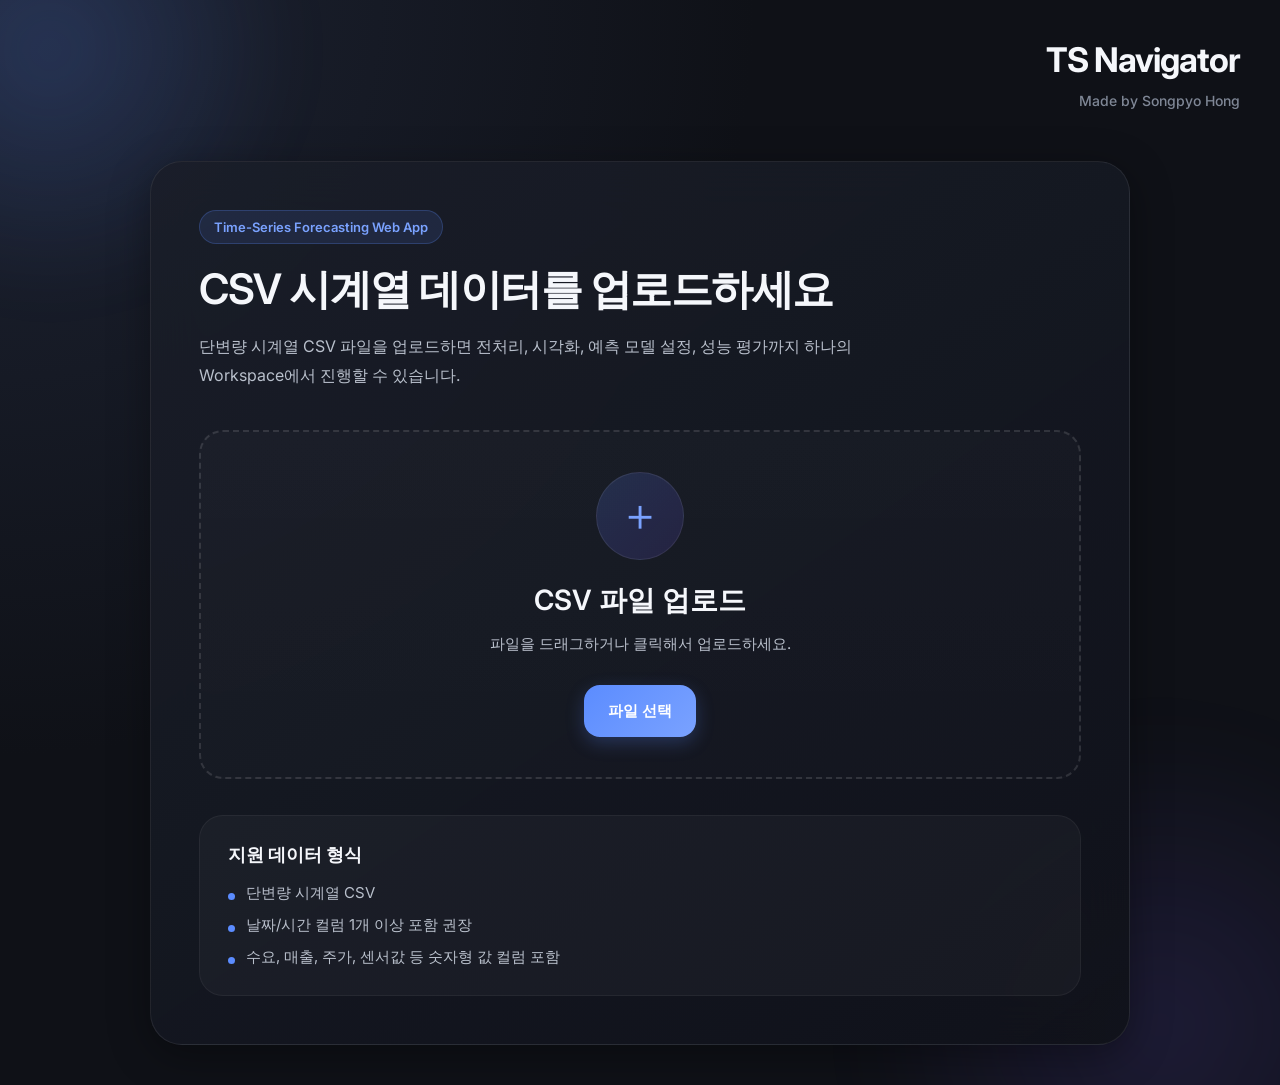
==== index.html @ 13f33a01 "first upload" ====
<!-- TS Navigator/index.html -->
<!DOCTYPE html>
<html lang="ko">
<head>
  <meta charset="UTF-8" />
  <meta name="viewport" content="width=device-width, initial-scale=1.0" />
  <title>TS Navigator</title>

  <link rel="stylesheet" href="./css/base.css" />
  <link rel="stylesheet" href="./css/home.css" />
</head>

<body>
  <main class="home-page">
    <header class="home-header">
      <div></div>
      <div class="home-title">
        <h1>TS Navigator</h1>
        <p>Made by Songpyo Hong</p>
      </div>
    </header>

    <section class="upload-section">
      <div class="upload-card">
        <div class="upload-info">
          <p class="label">Time-Series Forecasting Web App</p>
          <h2>CSV 시계열 데이터를 업로드하세요</h2>
          <p class="description">
            단변량 시계열 CSV 파일을 업로드하면 전처리, 시각화, 예측 모델 설정,
            성능 평가까지 하나의 Workspace에서 진행할 수 있습니다.
          </p>
        </div>

        <div class="upload-box" id="dropArea">
          <input type="file" id="csvInput" accept=".csv" hidden />

          <div class="upload-icon">＋</div>
          <h3>CSV 파일 업로드</h3>
          <p>파일을 드래그하거나 클릭해서 업로드하세요.</p>

          <button type="button" class="primary-button" id="uploadButton">
            파일 선택
          </button>
        </div>

        <div class="upload-guide">
          <h4>지원 데이터 형식</h4>
          <ul>
            <li>단변량 시계열 CSV</li>
            <li>날짜/시간 컬럼 1개 이상 포함 권장</li>
            <li>수요, 매출, 주가, 센서값 등 숫자형 값 컬럼 포함</li>
          </ul>
        </div>
      </div>
    </section>
  </main>

  <script src="./js/app.js"></script>
  <script src="./js/upload.js"></script>
</body>
</html>
---- css/base.css ----
/* TS Navigator/css/base.css */

@import url('https://fonts.googleapis.com/css2?family=Inter:wght@300;400;500;600;700&family=Pretendard:wght@300;400;500;600;700&display=swap');

:root {
  /* Background */
  --bg-primary: #0f1117;
  --bg-secondary: #171a22;
  --bg-tertiary: #1f2430;
  --bg-card: rgba(24, 28, 38, 0.92);

  /* Border */
  --border-primary: rgba(255, 255, 255, 0.08);
  --border-secondary: rgba(255, 255, 255, 0.14);

  /* Text */
  --text-primary: #f5f7fb;
  --text-secondary: #b9c0cc;
  --text-muted: #7f8796;

  /* Accent */
  --accent-primary: #5b8cff;
  --accent-secondary: #7aa2ff;
  --accent-hover: #7fa6ff;

  /* Status */
  --success: #27c281;
  --warning: #ffb547;
  --danger: #ff6b6b;

  /* Shadow */
  --shadow-card:
    0 10px 40px rgba(0, 0, 0, 0.35);

  --shadow-button:
    0 6px 18px rgba(91, 140, 255, 0.25);

  /* Radius */
  --radius-sm: 10px;
  --radius-md: 16px;
  --radius-lg: 24px;
  --radius-xl: 32px;

  /* Transition */
  --transition-fast: 0.15s ease;
  --transition-normal: 0.25s ease;

  /* Layout */
  --sidebar-width: 360px;
  --header-height: 72px;
}

/* Reset */

* {
  margin: 0;
  padding: 0;
  box-sizing: border-box;
}

html,
body {
  width: 100%;
  min-height: 100%;
  scroll-behavior: smooth;
}

body {
  font-family:
    'Pretendard',
    'Inter',
    sans-serif;

  background:
    radial-gradient(circle at top left, #1d2333 0%, #0f1117 45%),
    linear-gradient(to bottom, #0f1117, #11141c);

  color: var(--text-primary);

  -webkit-font-smoothing: antialiased;
  text-rendering: optimizeLegibility;

  overflow-x: hidden;
}

/* Typography */

h1,
h2,
h3,
h4,
h5,
h6 {
  color: var(--text-primary);
  font-weight: 600;
  line-height: 1.2;
}

p {
  color: var(--text-secondary);
  line-height: 1.7;
}

a {
  text-decoration: none;
  color: inherit;
}

ul,
ol {
  list-style: none;
}

/* Inputs */

input,
button,
textarea,
select {
  font: inherit;
  border: none;
  outline: none;
}

button {
  cursor: pointer;
  transition:
    background var(--transition-normal),
    transform var(--transition-fast),
    opacity var(--transition-fast);
}

button:hover {
  transform: translateY(-1px);
}

button:active {
  transform: scale(0.98);
}

/* Scrollbar */

::-webkit-scrollbar {
  width: 10px;
  height: 10px;
}

::-webkit-scrollbar-track {
  background: rgba(255, 255, 255, 0.03);
}

::-webkit-scrollbar-thumb {
  background: rgba(255, 255, 255, 0.12);
  border-radius: 999px;
}

::-webkit-scrollbar-thumb:hover {
  background: rgba(255, 255, 255, 0.2);
}

/* Common Layout */

.page-container {
  width: 100%;
  min-height: 100vh;
  padding: 32px;
}

.glass-card {
  background: var(--bg-card);
  border: 1px solid var(--border-primary);
  backdrop-filter: blur(18px);

  border-radius: var(--radius-lg);
  box-shadow: var(--shadow-card);
}

/* Common Button */

.primary-button {
  height: 52px;
  padding: 0 24px;

  border-radius: var(--radius-md);

  background: linear-gradient(
    135deg,
    var(--accent-primary),
    var(--accent-secondary)
  );

  color: white;
  font-weight: 600;
  font-size: 15px;

  box-shadow: var(--shadow-button);

  transition:
    transform var(--transition-fast),
    opacity var(--transition-fast),
    box-shadow var(--transition-fast);
}

.primary-button:hover {
  opacity: 0.95;
  box-shadow:
    0 10px 24px rgba(91, 140, 255, 0.35);
}

.secondary-button {
  height: 48px;
  padding: 0 20px;

  border-radius: var(--radius-md);

  background: rgba(255, 255, 255, 0.05);

  border: 1px solid var(--border-primary);

  color: var(--text-primary);
  font-weight: 500;
}

.secondary-button:hover {
  background: rgba(255, 255, 255, 0.08);
}

/* Utility */

.hidden {
  display: none !important;
}

.flex {
  display: flex;
}

.flex-center {
  display: flex;
  align-items: center;
  justify-content: center;
}

.text-muted {
  color: var(--text-muted);
}

.text-secondary {
  color: var(--text-secondary);
}

.full-width {
  width: 100%;
}

.full-height {
  height: 100%;
}

/* Animation */

.fade-in {
  animation: fadeIn 0.3s ease;
}

@keyframes fadeIn {
  from {
    opacity: 0;
    transform: translateY(8px);
  }

  to {
    opacity: 1;
    transform: translateY(0);
  }
}

/* Responsive */

@media (max-width: 1024px) {
  .page-container {
    padding: 20px;
  }
}

@media (max-width: 768px) {
  :root {
    --sidebar-width: 100%;
  }

  .page-container {
    padding: 16px;
  }

  h1 {
    font-size: 28px;
  }

  h2 {
    font-size: 24px;
  }

  p {
    font-size: 14px;
  }
}
---- css/home.css ----
/* TS Navigator/css/home.css */

.home-page {
  width: 100%;
  min-height: 100vh;

  padding: 40px;

  position: relative;
  overflow: hidden;
}

/* Background Effect */

.home-page::before {
  content: '';

  position: absolute;
  top: -200px;
  left: -200px;

  width: 500px;
  height: 500px;

  border-radius: 50%;

  background:
    radial-gradient(
      circle,
      rgba(91, 140, 255, 0.18),
      transparent 70%
    );

  filter: blur(30px);

  pointer-events: none;
}

.home-page::after {
  content: '';

  position: absolute;
  bottom: -240px;
  right: -180px;

  width: 600px;
  height: 600px;

  border-radius: 50%;

  background:
    radial-gradient(
      circle,
      rgba(123, 92, 255, 0.14),
      transparent 70%
    );

  filter: blur(40px);

  pointer-events: none;
}

/* Header */

.home-header {
  width: 100%;

  display: flex;
  align-items: flex-start;
  justify-content: space-between;

  margin-bottom: 48px;

  position: relative;
  z-index: 2;
}

.home-title {
  text-align: right;
}

.home-title h1 {
  font-size: 34px;
  font-weight: 700;
  letter-spacing: -1px;

  margin-bottom: 8px;
}

.home-title p {
  color: var(--text-muted);
  font-size: 14px;
  font-weight: 500;
}

/* Main Upload Section */

.upload-section {
  width: 100%;

  display: flex;
  justify-content: center;

  position: relative;
  z-index: 2;
}

.upload-card {
  width: 100%;
  max-width: 980px;

  padding: 48px;

  border-radius: var(--radius-xl);

  background:
    linear-gradient(
      145deg,
      rgba(26, 30, 41, 0.92),
      rgba(16, 18, 26, 0.96)
    );

  border: 1px solid var(--border-primary);

  backdrop-filter: blur(24px);

  box-shadow: var(--shadow-card);
}

/* Upload Info */

.upload-info {
  margin-bottom: 40px;
}

.upload-info .label {
  display: inline-flex;
  align-items: center;
  justify-content: center;

  height: 34px;

  padding: 0 14px;

  margin-bottom: 20px;

  border-radius: 999px;

  background:
    rgba(91, 140, 255, 0.12);

  border:
    1px solid rgba(91, 140, 255, 0.24);

  color: var(--accent-secondary);

  font-size: 13px;
  font-weight: 600;
}

.upload-info h2 {
  font-size: 42px;
  line-height: 1.2;
  letter-spacing: -1.5px;

  margin-bottom: 18px;
}

.upload-info .description {
  max-width: 700px;

  color: var(--text-secondary);

  font-size: 16px;
  line-height: 1.8;
}

/* Upload Box */

.upload-box {
  width: 100%;
  min-height: 340px;

  padding: 40px;

  display: flex;
  flex-direction: column;
  align-items: center;
  justify-content: center;

  text-align: center;

  border-radius: var(--radius-lg);

  border:
    2px dashed rgba(255, 255, 255, 0.12);

  background:
    linear-gradient(
      180deg,
      rgba(255, 255, 255, 0.02),
      rgba(255, 255, 255, 0.01)
    );

  transition:
    border-color var(--transition-normal),
    background var(--transition-normal),
    transform var(--transition-normal);
}

.upload-box:hover {
  border-color:
    rgba(91, 140, 255, 0.5);

  background:
    linear-gradient(
      180deg,
      rgba(91, 140, 255, 0.08),
      rgba(91, 140, 255, 0.03)
    );

  transform: translateY(-2px);
}

.upload-box.dragover {
  border-color:
    rgba(91, 140, 255, 0.8);

  background:
    rgba(91, 140, 255, 0.12);
}

/* Upload Icon */

.upload-icon {
  width: 88px;
  height: 88px;

  display: flex;
  align-items: center;
  justify-content: center;

  margin-bottom: 24px;

  border-radius: 50%;

  background:
    linear-gradient(
      135deg,
      rgba(91, 140, 255, 0.18),
      rgba(123, 92, 255, 0.14)
    );

  border:
    1px solid rgba(255, 255, 255, 0.08);

  color: var(--accent-secondary);

  font-size: 44px;
  font-weight: 300;
}

.upload-box h3 {
  font-size: 28px;
  font-weight: 600;

  margin-bottom: 14px;
}

.upload-box p {
  margin-bottom: 28px;

  color: var(--text-secondary);

  font-size: 15px;
}

/* Upload Guide */

.upload-guide {
  margin-top: 36px;

  padding: 28px;

  border-radius: var(--radius-lg);

  background:
    rgba(255, 255, 255, 0.03);

  border:
    1px solid rgba(255, 255, 255, 0.05);
}

.upload-guide h4 {
  margin-bottom: 18px;

  font-size: 18px;
  font-weight: 600;
}

.upload-guide ul {
  display: flex;
  flex-direction: column;
  gap: 12px;
}

.upload-guide li {
  position: relative;

  padding-left: 18px;

  color: var(--text-secondary);
  font-size: 15px;
}

.upload-guide li::before {
  content: '';

  position: absolute;
  top: 10px;
  left: 0;

  width: 7px;
  height: 7px;

  border-radius: 50%;

  background: var(--accent-primary);
}

/* Animation */

.upload-card {
  animation: homeFadeUp 0.5s ease;
}

@keyframes homeFadeUp {
  from {
    opacity: 0;
    transform: translateY(18px);
  }

  to {
    opacity: 1;
    transform: translateY(0);
  }
}

/* Responsive */

@media (max-width: 1024px) {
  .upload-card {
    padding: 36px;
  }

  .upload-info h2 {
    font-size: 34px;
  }
}

@media (max-width: 768px) {
  .home-page {
    padding: 20px;
  }

  .home-header {
    margin-bottom: 32px;
  }

  .home-title h1 {
    font-size: 28px;
  }

  .upload-card {
    padding: 24px;
  }

  .upload-info h2 {
    font-size: 28px;
  }

  .upload-info .description {
    font-size: 14px;
  }

  .upload-box {
    min-height: 280px;
    padding: 28px;
  }

  .upload-icon {
    width: 72px;
    height: 72px;

    font-size: 36px;
  }

  .upload-box h3 {
    font-size: 24px;
  }
}
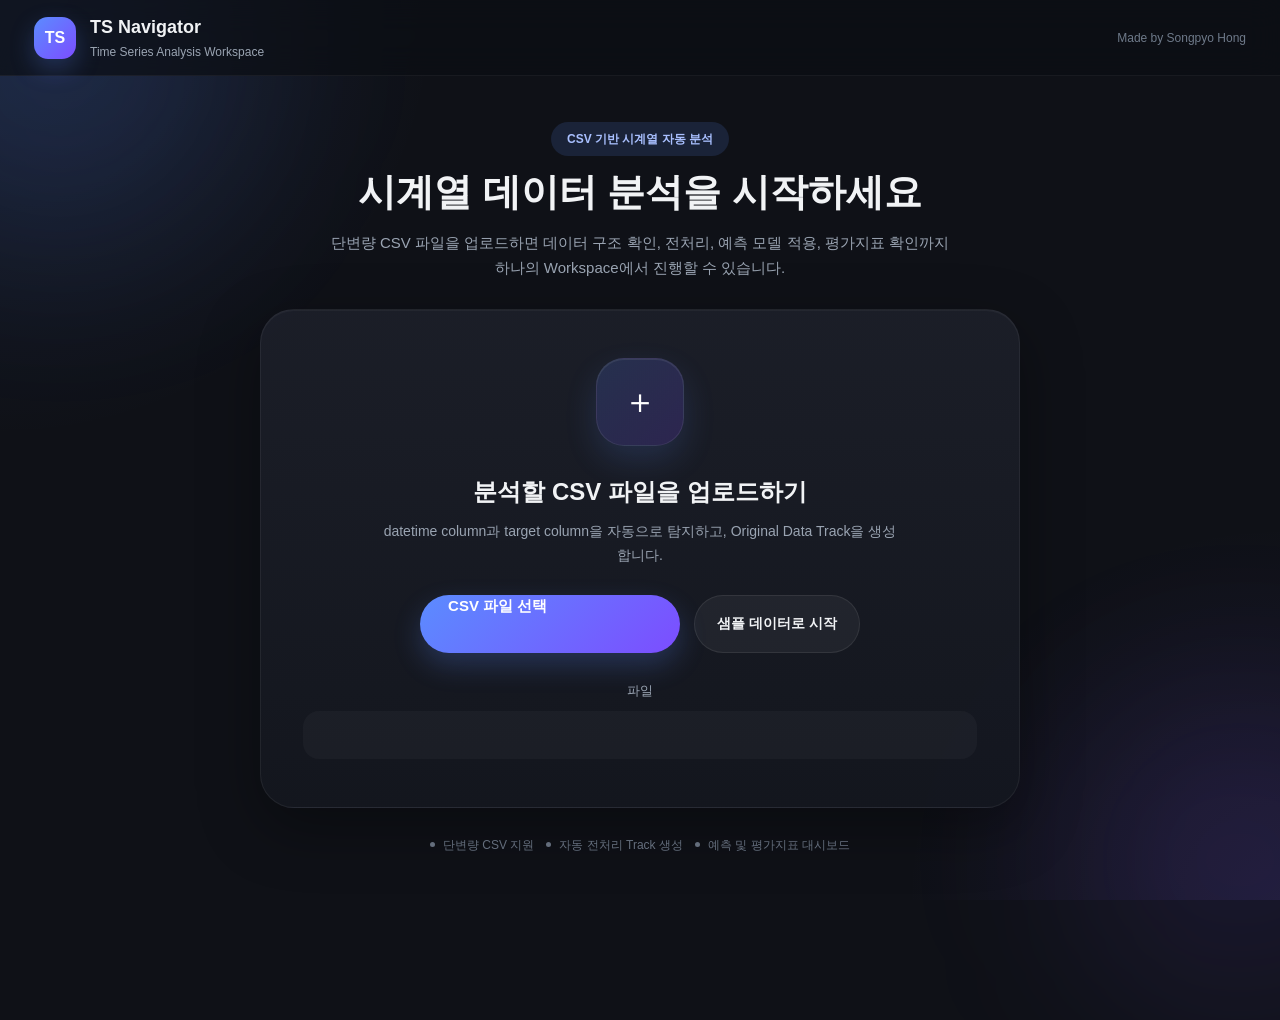
==== commit e57616e4: "prototype" ====
--- a/index.html
+++ b/index.html
@@ -1,61 +1,112 @@
-<!-- TS Navigator/index.html -->
 <!DOCTYPE html>
 <html lang="ko">
-<head>
-  <meta charset="UTF-8" />
-  <meta name="viewport" content="width=device-width, initial-scale=1.0" />
-  <title>TS Navigator</title>
+  <head>
+    <meta charset="UTF-8" />
+    <meta name="viewport" content="width=device-width, initial-scale=1.0" />
 
-  <link rel="stylesheet" href="./css/base.css" />
-  <link rel="stylesheet" href="./css/home.css" />
-</head>
+    <title>TS Navigator</title>
 
-<body>
-  <main class="home-page">
-    <header class="home-header">
-      <div></div>
-      <div class="home-title">
-        <h1>TS Navigator</h1>
-        <p>Made by Songpyo Hong</p>
-      </div>
-    </header>
+    <link rel="stylesheet" href="./css/base.css" />
+    <link rel="stylesheet" href="./css/home.css" />
+  </head>
 
-    <section class="upload-section">
-      <div class="upload-card">
-        <div class="upload-info">
-          <p class="label">Time-Series Forecasting Web App</p>
-          <h2>CSV 시계열 데이터를 업로드하세요</h2>
-          <p class="description">
-            단변량 시계열 CSV 파일을 업로드하면 전처리, 시각화, 예측 모델 설정,
-            성능 평가까지 하나의 Workspace에서 진행할 수 있습니다.
-          </p>
+  <body>
+    <main class="home-page">
+      <div class="home-blur left"></div>
+      <div class="home-blur right"></div>
+
+      <header class="home-header">
+        <div class="home-logo">
+          <div class="home-logo-mark">TS</div>
+
+          <div class="home-logo-text">
+            <h1>TS Navigator</h1>
+            <span>Time Series Analysis Workspace</span>
+          </div>
         </div>
 
-        <div class="upload-box" id="dropArea">
-          <input type="file" id="csvInput" accept=".csv" hidden />
+        <div class="home-header-right">
+          <p class="home-made-by">Made by Songpyo Hong</p>
+        </div>
+      </header>
 
-          <div class="upload-icon">＋</div>
-          <h3>CSV 파일 업로드</h3>
-          <p>파일을 드래그하거나 클릭해서 업로드하세요.</p>
+      <section class="home-main">
+        <div class="upload-section">
+          <div class="upload-hero">
+            <span class="upload-hero-badge">CSV 기반 시계열 자동 분석</span>
+            <h2>시계열 데이터 분석을 시작하세요</h2>
+            <p>
+              단변량 CSV 파일을 업로드하면 데이터 구조 확인, 전처리,
+              예측 모델 적용, 평가지표 확인까지 하나의 Workspace에서 진행할 수 있습니다.
+            </p>
+          </div>
 
-          <button type="button" class="primary-button" id="uploadButton">
-            파일 선택
-          </button>
+          <div class="upload-card" id="uploadCard">
+            <div class="upload-icon">＋</div>
+
+            <div class="upload-text">
+              <h3>분석할 CSV 파일을 업로드하기</h3>
+              <p>
+                datetime column과 target column을 자동으로 탐지하고,
+                Original Data Track을 생성합니다.
+              </p>
+            </div>
+
+            <div class="upload-actions">
+              <label class="upload-primary-button">
+                CSV 파일 선택
+                <input
+                  type="file"
+                  id="csvFileInput"
+                  accept=".csv,text/csv"
+                />
+              </label>
+
+              <button
+                type="button"
+                class="upload-secondary-button"
+                id="sampleDataButton"
+              >
+                샘플 데이터로 시작
+              </button>
+            </div>
+
+            <div class="upload-file-info">
+              <p class="selected-file-name" id="selectedFileName">파일</p>
+              <div class="upload-status" id="uploadStatus"></div>
+            </div>
+          </div>
+
+          <div class="upload-footer">
+            <div class="upload-footer-item">
+              <span class="upload-footer-dot"></span>
+              단변량 CSV 지원
+            </div>
+
+            <div class="upload-footer-item">
+              <span class="upload-footer-dot"></span>
+              자동 전처리 Track 생성
+            </div>
+
+            <div class="upload-footer-item">
+              <span class="upload-footer-dot"></span>
+              예측 및 평가지표 대시보드
+            </div>
+          </div>
         </div>
+      </section>
+    </main>
 
-        <div class="upload-guide">
-          <h4>지원 데이터 형식</h4>
-          <ul>
-            <li>단변량 시계열 CSV</li>
-            <li>날짜/시간 컬럼 1개 이상 포함 권장</li>
-            <li>수요, 매출, 주가, 센서값 등 숫자형 값 컬럼 포함</li>
-          </ul>
-        </div>
-      </div>
-    </section>
-  </main>
+    <script src="./js/state.js"></script>
 
-  <script src="./js/app.js"></script>
-  <script src="./js/upload.js"></script>
-</body>
+    <script src="./js/utils/mathUtils.js"></script>
+    <script src="./js/utils/dateUtils.js"></script>
+    <script src="./js/utils/csvUtils.js"></script>
+    <script src="./js/utils/sampleData.js"></script>
+
+    <script src="./js/analysis/dataStructure.js"></script>
+
+    <script src="./js/upload.js"></script>
+    <script src="./js/app.js"></script>
+  </body>
 </html>
--- a/css/base.css
+++ b/css/base.css
@@ -1,144 +1,161 @@
-/* TS Navigator/css/base.css */
-
-@import url('https://fonts.googleapis.com/css2?family=Inter:wght@300;400;500;600;700&family=Pretendard:wght@300;400;500;600;700&display=swap');
+/* =========================================================
+   TS Navigator - base.css
+   공통 색상 / 폰트 / 버튼 / 변수 / 전역 스타일
+   ========================================================= */
+
+/* =========================================================
+   Root Variables
+   ========================================================= */
 
 :root {
-  /* Background */
-  --bg-primary: #0f1117;
-  --bg-secondary: #171a22;
-  --bg-tertiary: #1f2430;
-  --bg-card: rgba(24, 28, 38, 0.92);
-
-  /* Border */
-  --border-primary: rgba(255, 255, 255, 0.08);
-  --border-secondary: rgba(255, 255, 255, 0.14);
-
-  /* Text */
-  --text-primary: #f5f7fb;
-  --text-secondary: #b9c0cc;
-  --text-muted: #7f8796;
-
-  /* Accent */
-  --accent-primary: #5b8cff;
-  --accent-secondary: #7aa2ff;
-  --accent-hover: #7fa6ff;
-
-  /* Status */
-  --success: #27c281;
-  --warning: #ffb547;
-  --danger: #ff6b6b;
-
-  /* Shadow */
-  --shadow-card:
-    0 10px 40px rgba(0, 0, 0, 0.35);
-
-  --shadow-button:
-    0 6px 18px rgba(91, 140, 255, 0.25);
-
-  /* Radius */
+  /* ---------- Color ---------- */
+
+  --color-background: #0f1117;
+  --color-surface: #171a22;
+  --color-surface-2: #1d212c;
+  --color-surface-3: #242938;
+
+  --color-border: #2e3445;
+  --color-border-light: #3b4358;
+
+  --color-text: #f1f3f5;
+  --color-text-muted: #9aa4b2;
+  --color-text-soft: #6f7a8a;
+
+  --color-primary: #5b8cff;
+  --color-primary-hover: #4a7bf0;
+
+  --color-success: #22c55e;
+  --color-warning: #f59f00;
+  --color-danger: #ef4444;
+
+  --color-region: #00bcd4;
+  --color-forecast: #ff922b;
+  --color-metric: #845ef7;
+
+  --color-overlay: rgba(0, 0, 0, 0.45);
+
+  /* ---------- Typography ---------- */
+
+  --font-family:
+    "Pretendard",
+    "Apple SD Gothic Neo",
+    "Noto Sans KR",
+    sans-serif;
+
+  --font-size-xs: 11px;
+  --font-size-sm: 12px;
+  --font-size-md: 14px;
+  --font-size-lg: 16px;
+  --font-size-xl: 20px;
+
+  --font-weight-regular: 400;
+  --font-weight-medium: 500;
+  --font-weight-bold: 700;
+
+  --line-height: 1.5;
+
+  /* ---------- Radius ---------- */
+
+  --radius-xs: 6px;
   --radius-sm: 10px;
-  --radius-md: 16px;
-  --radius-lg: 24px;
-  --radius-xl: 32px;
-
-  /* Transition */
+  --radius-md: 14px;
+  --radius-lg: 18px;
+  --radius-xl: 24px;
+  --radius-round: 999px;
+
+  /* ---------- Spacing ---------- */
+
+  --space-2xs: 4px;
+  --space-xs: 8px;
+  --space-sm: 12px;
+  --space-md: 16px;
+  --space-lg: 20px;
+  --space-xl: 28px;
+  --space-2xl: 36px;
+
+  /* ---------- Shadow ---------- */
+
+  --shadow-sm: 0 2px 8px rgba(0, 0, 0, 0.15);
+  --shadow-md: 0 8px 24px rgba(0, 0, 0, 0.2);
+  --shadow-lg: 0 18px 42px rgba(0, 0, 0, 0.28);
+
+  /* ---------- Transition ---------- */
+
   --transition-fast: 0.15s ease;
   --transition-normal: 0.25s ease;
 
-  /* Layout */
-  --sidebar-width: 360px;
-  --header-height: 72px;
-}
-
-/* Reset */
-
-* {
+  /* ---------- Layout ---------- */
+
+  --header-height: 64px;
+
+  --z-popup: 2000;
+  --z-assistant: 1800;
+  --z-floating: 1500;
+}
+
+/* =========================================================
+   Reset
+   ========================================================= */
+
+*,
+*::before,
+*::after {
+  box-sizing: border-box;
+}
+
+html,
+body {
   margin: 0;
   padding: 0;
-  box-sizing: border-box;
-}
-
-html,
+}
+
 body {
-  width: 100%;
-  min-height: 100%;
-  scroll-behavior: smooth;
-}
-
-body {
-  font-family:
-    'Pretendard',
-    'Inter',
-    sans-serif;
-
-  background:
-    radial-gradient(circle at top left, #1d2333 0%, #0f1117 45%),
-    linear-gradient(to bottom, #0f1117, #11141c);
-
-  color: var(--text-primary);
-
-  -webkit-font-smoothing: antialiased;
-  text-rendering: optimizeLegibility;
-
-  overflow-x: hidden;
-}
-
-/* Typography */
+  background: var(--color-background);
+  color: var(--color-text);
+  font-family: var(--font-family);
+  font-size: var(--font-size-md);
+  line-height: var(--line-height);
+
+  overflow: hidden;
+}
+
+/* =========================================================
+   Typography
+   ========================================================= */
 
 h1,
 h2,
 h3,
 h4,
 h5,
-h6 {
-  color: var(--text-primary);
-  font-weight: 600;
-  line-height: 1.2;
-}
-
+h6,
 p {
-  color: var(--text-secondary);
-  line-height: 1.7;
-}
-
-a {
-  text-decoration: none;
-  color: inherit;
-}
-
-ul,
-ol {
-  list-style: none;
-}
-
-/* Inputs */
-
-input,
-button,
-textarea,
-select {
-  font: inherit;
-  border: none;
-  outline: none;
-}
-
-button {
-  cursor: pointer;
-  transition:
-    background var(--transition-normal),
-    transform var(--transition-fast),
-    opacity var(--transition-fast);
-}
-
-button:hover {
-  transform: translateY(-1px);
-}
-
-button:active {
-  transform: scale(0.98);
-}
-
-/* Scrollbar */
+  margin: 0;
+}
+
+h1 {
+  font-size: 30px;
+  font-weight: var(--font-weight-bold);
+}
+
+h2 {
+  font-size: 22px;
+  font-weight: var(--font-weight-bold);
+}
+
+h3 {
+  font-size: 16px;
+  font-weight: var(--font-weight-bold);
+}
+
+small {
+  font-size: var(--font-size-sm);
+}
+
+/* =========================================================
+   Scrollbar
+   ========================================================= */
 
 ::-webkit-scrollbar {
   width: 10px;
@@ -146,86 +163,290 @@
 }
 
 ::-webkit-scrollbar-track {
-  background: rgba(255, 255, 255, 0.03);
+  background: transparent;
 }
 
 ::-webkit-scrollbar-thumb {
-  background: rgba(255, 255, 255, 0.12);
-  border-radius: 999px;
+  background: #313849;
+  border-radius: var(--radius-round);
 }
 
 ::-webkit-scrollbar-thumb:hover {
-  background: rgba(255, 255, 255, 0.2);
-}
-
-/* Common Layout */
-
-.page-container {
+  background: #424b61;
+}
+
+/* =========================================================
+   Anchor
+   ========================================================= */
+
+a {
+  color: inherit;
+  text-decoration: none;
+}
+
+/* =========================================================
+   Input
+   ========================================================= */
+
+input,
+select,
+textarea,
+button {
+  font-family: inherit;
+}
+
+input,
+select,
+textarea {
   width: 100%;
-  min-height: 100vh;
-  padding: 32px;
-}
-
-.glass-card {
-  background: var(--bg-card);
-  border: 1px solid var(--border-primary);
-  backdrop-filter: blur(18px);
+
+  border: 1px solid var(--color-border);
+  background: var(--color-surface-2);
+  color: var(--color-text);
+
+  border-radius: var(--radius-sm);
+
+  padding: 10px 12px;
+
+  outline: none;
+
+  transition:
+    border-color var(--transition-fast),
+    background var(--transition-fast);
+}
+
+input:focus,
+select:focus,
+textarea:focus {
+  border-color: var(--color-primary);
+  background: #222838;
+}
+
+textarea {
+  resize: vertical;
+  min-height: 80px;
+}
+
+/* =========================================================
+   Button
+   ========================================================= */
+
+button {
+  border: none;
+  outline: none;
+
+  cursor: pointer;
+
+  transition:
+    background var(--transition-fast),
+    transform var(--transition-fast),
+    opacity var(--transition-fast);
+}
+
+button:active {
+  transform: scale(0.98);
+}
+
+button:disabled {
+  opacity: 0.5;
+  cursor: not-allowed;
+}
+
+/* =========================================================
+   Common Button Style
+   ========================================================= */
+
+.primary-button,
+.secondary-button,
+.danger-button {
+  display: inline-flex;
+  align-items: center;
+  justify-content: center;
+
+  gap: 8px;
+
+  min-height: 42px;
+
+  padding: 0 16px;
+
+  border-radius: var(--radius-round);
+
+  font-size: var(--font-size-md);
+  font-weight: var(--font-weight-medium);
+}
+
+.primary-button {
+  background: var(--color-primary);
+  color: white;
+}
+
+.primary-button:hover {
+  background: var(--color-primary-hover);
+}
+
+.secondary-button {
+  background: var(--color-surface-2);
+  color: var(--color-text);
+}
+
+.secondary-button:hover {
+  background: #2b3244;
+}
+
+.danger-button {
+  background: rgba(239, 68, 68, 0.15);
+  color: #ff8d8d;
+}
+
+.danger-button:hover {
+  background: rgba(239, 68, 68, 0.24);
+}
+
+/* =========================================================
+   Workspace Header
+   ========================================================= */
+
+.workspace-header {
+  height: var(--header-height);
+
+  display: flex;
+  align-items: center;
+  justify-content: space-between;
+
+  padding: 0 20px;
+
+  border-bottom: 1px solid var(--color-border);
+
+  background: rgba(18, 20, 28, 0.92);
+
+  backdrop-filter: blur(14px);
+}
+
+.workspace-header-left,
+.workspace-header-right {
+  display: flex;
+  align-items: center;
+  gap: 12px;
+}
+
+.workspace-title {
+  display: flex;
+  flex-direction: column;
+  gap: 2px;
+}
+
+.workspace-title h1 {
+  font-size: 18px;
+}
+
+.workspace-title span {
+  color: var(--color-text-muted);
+  font-size: var(--font-size-sm);
+}
+
+.workspace-status {
+  display: inline-flex;
+  align-items: center;
+  justify-content: center;
+
+  padding: 6px 12px;
+
+  border-radius: var(--radius-round);
+
+  background: var(--color-surface-2);
+
+  font-size: var(--font-size-sm);
+  font-weight: var(--font-weight-medium);
+}
+
+.workspace-status.success {
+  background: rgba(34, 197, 94, 0.14);
+  color: #7be8a0;
+}
+
+.workspace-status.warning {
+  background: rgba(245, 159, 0, 0.14);
+  color: #ffd166;
+}
+
+.workspace-status.primary {
+  background: rgba(91, 140, 255, 0.14);
+  color: #8fb2ff;
+}
+
+/* =========================================================
+   Section Common
+   ========================================================= */
+
+.section-kicker {
+  color: var(--color-text-soft);
+
+  font-size: 10px;
+  font-weight: 700;
+  letter-spacing: 0.12em;
+
+  text-transform: uppercase;
+}
+
+.section-title {
+  margin-top: 2px;
+
+  font-size: 18px;
+  font-weight: var(--font-weight-bold);
+}
+
+/* =========================================================
+   Card
+   ========================================================= */
+
+.surface-card {
+  background: var(--color-surface);
+  border: 1px solid var(--color-border);
 
   border-radius: var(--radius-lg);
-  box-shadow: var(--shadow-card);
-}
-
-/* Common Button */
-
-.primary-button {
-  height: 52px;
-  padding: 0 24px;
-
-  border-radius: var(--radius-md);
-
-  background: linear-gradient(
-    135deg,
-    var(--accent-primary),
-    var(--accent-secondary)
-  );
-
-  color: white;
-  font-weight: 600;
-  font-size: 15px;
-
-  box-shadow: var(--shadow-button);
-
-  transition:
-    transform var(--transition-fast),
-    opacity var(--transition-fast),
-    box-shadow var(--transition-fast);
-}
-
-.primary-button:hover {
-  opacity: 0.95;
-  box-shadow:
-    0 10px 24px rgba(91, 140, 255, 0.35);
-}
-
-.secondary-button {
-  height: 48px;
-  padding: 0 20px;
-
-  border-radius: var(--radius-md);
-
-  background: rgba(255, 255, 255, 0.05);
-
-  border: 1px solid var(--border-primary);
-
-  color: var(--text-primary);
-  font-weight: 500;
-}
-
-.secondary-button:hover {
-  background: rgba(255, 255, 255, 0.08);
-}
-
-/* Utility */
+
+  box-shadow: var(--shadow-sm);
+}
+
+/* =========================================================
+   Status Pill
+   ========================================================= */
+
+.status-pill {
+  display: inline-flex;
+  align-items: center;
+  justify-content: center;
+
+  min-height: 28px;
+
+  padding: 0 12px;
+
+  border-radius: var(--radius-round);
+
+  background: var(--color-surface-2);
+
+  font-size: var(--font-size-sm);
+  font-weight: var(--font-weight-medium);
+}
+
+.status-pill.success {
+  background: rgba(34, 197, 94, 0.14);
+  color: #7be8a0;
+}
+
+.status-pill.warning {
+  background: rgba(245, 159, 0, 0.14);
+  color: #ffd166;
+}
+
+.status-pill.primary {
+  background: rgba(91, 140, 255, 0.14);
+  color: #8fb2ff;
+}
+
+/* =========================================================
+   Utility
+   ========================================================= */
 
 .hidden {
   display: none !important;
@@ -235,38 +456,132 @@
   display: flex;
 }
 
-.flex-center {
+.flex-column {
+  display: flex;
+  flex-direction: column;
+}
+
+.center {
   display: flex;
   align-items: center;
   justify-content: center;
 }
 
-.text-muted {
-  color: var(--text-muted);
-}
-
-.text-secondary {
-  color: var(--text-secondary);
-}
-
-.full-width {
+.gap-xs {
+  gap: var(--space-xs);
+}
+
+.gap-sm {
+  gap: var(--space-sm);
+}
+
+.gap-md {
+  gap: var(--space-md);
+}
+
+.w-full {
   width: 100%;
 }
 
-.full-height {
+.h-full {
   height: 100%;
 }
 
-/* Animation */
+/* =========================================================
+   Plotly Container
+   ========================================================= */
+
+.plotly-chart {
+  width: 100%;
+  height: 100%;
+}
+
+/* =========================================================
+   Popup Backdrop
+   ========================================================= */
+
+.popup-backdrop {
+  position: fixed;
+  inset: 0;
+
+  background: var(--color-overlay);
+
+  display: flex;
+  align-items: center;
+  justify-content: center;
+
+  z-index: var(--z-popup);
+}
+
+/* =========================================================
+   Assistant Floating
+   ========================================================= */
+
+.assistant-floating-button {
+  position: fixed;
+
+  right: 28px;
+  bottom: 28px;
+
+  width: 62px;
+  height: 62px;
+
+  border-radius: 50%;
+
+  background: linear-gradient(
+    135deg,
+    var(--color-primary),
+    #7c4dff
+  );
+
+  color: white;
+
+  font-size: 15px;
+  font-weight: 700;
+
+  box-shadow: var(--shadow-lg);
+
+  z-index: var(--z-floating);
+}
+
+.assistant-floating-button:hover {
+  transform: translateY(-2px);
+}
+
+/* =========================================================
+   Loading
+   ========================================================= */
+
+.loading-spinner {
+  width: 22px;
+  height: 22px;
+
+  border-radius: 50%;
+
+  border: 2px solid rgba(255, 255, 255, 0.18);
+  border-top-color: white;
+
+  animation: ts-spin 0.7s linear infinite;
+}
+
+@keyframes ts-spin {
+  to {
+    transform: rotate(360deg);
+  }
+}
+
+/* =========================================================
+   Fade Animation
+   ========================================================= */
 
 .fade-in {
-  animation: fadeIn 0.3s ease;
-}
-
-@keyframes fadeIn {
+  animation: ts-fade-in 0.22s ease;
+}
+
+@keyframes ts-fade-in {
   from {
     opacity: 0;
-    transform: translateY(8px);
+    transform: translateY(4px);
   }
 
   to {
@@ -275,32 +590,41 @@
   }
 }
 
-/* Responsive */
+/* =========================================================
+   Responsive
+   ========================================================= */
 
 @media (max-width: 1024px) {
-  .page-container {
-    padding: 20px;
+  body {
+    overflow: auto;
+  }
+
+  .workspace-header {
+    padding: 0 14px;
+  }
+
+  .workspace-title h1 {
+    font-size: 16px;
   }
 }
 
 @media (max-width: 768px) {
-  :root {
-    --sidebar-width: 100%;
-  }
-
-  .page-container {
-    padding: 16px;
-  }
-
-  h1 {
-    font-size: 28px;
-  }
-
-  h2 {
-    font-size: 24px;
-  }
-
-  p {
-    font-size: 14px;
+  .workspace-header {
+    flex-direction: column;
+    align-items: flex-start;
+
+    gap: 10px;
+
+    height: auto;
+
+    padding: 14px;
+  }
+
+  .assistant-floating-button {
+    right: 18px;
+    bottom: 18px;
+
+    width: 56px;
+    height: 56px;
   }
 }
--- a/css/home.css
+++ b/css/home.css
@@ -1,401 +1,597 @@
-/* TS Navigator/css/home.css */
+/* =========================================================
+   TS Navigator - home.css
+   Home 업로드 화면
+   ========================================================= */
+
+/* =========================================================
+   Home Layout
+   ========================================================= */
 
 .home-page {
   width: 100%;
-  min-height: 100vh;
-
-  padding: 40px;
-
-  position: relative;
-  overflow: hidden;
-}
-
-/* Background Effect */
-
-.home-page::before {
-  content: '';
-
-  position: absolute;
-  top: -200px;
-  left: -200px;
-
-  width: 500px;
-  height: 500px;
-
-  border-radius: 50%;
+  height: 100vh;
+
+  display: flex;
+  flex-direction: column;
 
   background:
     radial-gradient(
-      circle,
-      rgba(91, 140, 255, 0.18),
-      transparent 70%
-    );
-
-  filter: blur(30px);
-
-  pointer-events: none;
-}
-
-.home-page::after {
-  content: '';
-
-  position: absolute;
-  bottom: -240px;
-  right: -180px;
-
-  width: 600px;
-  height: 600px;
-
-  border-radius: 50%;
-
-  background:
+      circle at top left,
+      rgba(91, 140, 255, 0.12),
+      transparent 28%
+    ),
     radial-gradient(
-      circle,
-      rgba(123, 92, 255, 0.14),
-      transparent 70%
-    );
-
-  filter: blur(40px);
-
-  pointer-events: none;
-}
-
-/* Header */
+      circle at bottom right,
+      rgba(132, 94, 247, 0.1),
+      transparent 24%
+    ),
+    var(--color-background);
+
+  overflow: hidden;
+}
+
+/* =========================================================
+   Home Header
+   ========================================================= */
 
 .home-header {
-  width: 100%;
-
-  display: flex;
-  align-items: flex-start;
+  height: 76px;
+
+  display: flex;
+  align-items: center;
   justify-content: space-between;
 
-  margin-bottom: 48px;
-
-  position: relative;
-  z-index: 2;
-}
-
-.home-title {
-  text-align: right;
-}
-
-.home-title h1 {
-  font-size: 34px;
+  padding: 0 34px;
+
+  border-bottom: 1px solid rgba(255, 255, 255, 0.05);
+
+  background: rgba(12, 14, 20, 0.72);
+
+  backdrop-filter: blur(16px);
+}
+
+.home-logo {
+  display: flex;
+  align-items: center;
+  gap: 14px;
+}
+
+.home-logo-mark {
+  width: 42px;
+  height: 42px;
+
+  border-radius: 14px;
+
+  background: linear-gradient(
+    135deg,
+    var(--color-primary),
+    #7c4dff
+  );
+
+  display: flex;
+  align-items: center;
+  justify-content: center;
+
+  font-size: 16px;
+  font-weight: 800;
+
+  color: white;
+
+  box-shadow: 0 10px 24px rgba(91, 140, 255, 0.25);
+}
+
+.home-logo-text {
+  display: flex;
+  flex-direction: column;
+  gap: 2px;
+}
+
+.home-logo-text h1 {
+  font-size: 18px;
   font-weight: 700;
-  letter-spacing: -1px;
-
-  margin-bottom: 8px;
-}
-
-.home-title p {
-  color: var(--text-muted);
-  font-size: 14px;
-  font-weight: 500;
-}
-
-/* Main Upload Section */
+}
+
+.home-logo-text span {
+  color: var(--color-text-muted);
+  font-size: var(--font-size-sm);
+}
+
+.home-header-right {
+  display: flex;
+  align-items: center;
+  gap: 12px;
+}
+
+.home-made-by {
+  color: var(--color-text-soft);
+  font-size: var(--font-size-sm);
+}
+
+/* =========================================================
+   Home Main
+   ========================================================= */
+
+.home-main {
+  flex: 1;
+
+  display: flex;
+  align-items: center;
+  justify-content: center;
+
+  padding: 40px;
+}
+
+/* =========================================================
+   Upload Section
+   ========================================================= */
 
 .upload-section {
   width: 100%;
-
-  display: flex;
-  justify-content: center;
-
+  max-width: 760px;
+
+  display: flex;
+  flex-direction: column;
+  align-items: center;
+
+  gap: 28px;
+}
+
+/* =========================================================
+   Upload Hero
+   ========================================================= */
+
+.upload-hero {
+  display: flex;
+  flex-direction: column;
+  align-items: center;
+
+  gap: 14px;
+
+  text-align: center;
+}
+
+.upload-hero-badge {
+  display: inline-flex;
+  align-items: center;
+  justify-content: center;
+
+  min-height: 34px;
+
+  padding: 0 16px;
+
+  border-radius: var(--radius-round);
+
+  background: rgba(91, 140, 255, 0.14);
+
+  color: #a9c0ff;
+
+  font-size: var(--font-size-sm);
+  font-weight: 600;
+}
+
+.upload-hero h2 {
+  font-size: 38px;
+  font-weight: 800;
+
+  line-height: 1.2;
+}
+
+.upload-hero p {
+  max-width: 620px;
+
+  color: var(--color-text-muted);
+
+  font-size: 15px;
+  line-height: 1.7;
+}
+
+/* =========================================================
+   Upload Card
+   ========================================================= */
+
+.upload-card {
   position: relative;
-  z-index: 2;
-}
-
-.upload-card {
+
   width: 100%;
-  max-width: 980px;
-
-  padding: 48px;
-
-  border-radius: var(--radius-xl);
-
-  background:
-    linear-gradient(
-      145deg,
-      rgba(26, 30, 41, 0.92),
-      rgba(16, 18, 26, 0.96)
-    );
-
-  border: 1px solid var(--border-primary);
-
-  backdrop-filter: blur(24px);
-
-  box-shadow: var(--shadow-card);
-}
-
-/* Upload Info */
-
-.upload-info {
-  margin-bottom: 40px;
-}
-
-.upload-info .label {
-  display: inline-flex;
-  align-items: center;
-  justify-content: center;
-
-  height: 34px;
-
-  padding: 0 14px;
-
-  margin-bottom: 20px;
-
-  border-radius: 999px;
-
-  background:
-    rgba(91, 140, 255, 0.12);
-
-  border:
-    1px solid rgba(91, 140, 255, 0.24);
-
-  color: var(--accent-secondary);
-
-  font-size: 13px;
-  font-weight: 600;
-}
-
-.upload-info h2 {
-  font-size: 42px;
-  line-height: 1.2;
-  letter-spacing: -1.5px;
-
-  margin-bottom: 18px;
-}
-
-.upload-info .description {
-  max-width: 700px;
-
-  color: var(--text-secondary);
-
-  font-size: 16px;
-  line-height: 1.8;
-}
-
-/* Upload Box */
-
-.upload-box {
-  width: 100%;
-  min-height: 340px;
-
-  padding: 40px;
-
-  display: flex;
-  flex-direction: column;
-  align-items: center;
-  justify-content: center;
-
-  text-align: center;
-
-  border-radius: var(--radius-lg);
-
-  border:
-    2px dashed rgba(255, 255, 255, 0.12);
+
+  padding: 48px 42px;
+
+  border-radius: 34px;
 
   background:
     linear-gradient(
       180deg,
-      rgba(255, 255, 255, 0.02),
-      rgba(255, 255, 255, 0.01)
+      rgba(28, 31, 41, 0.96),
+      rgba(20, 23, 31, 0.96)
     );
 
+  border: 1px solid rgba(255, 255, 255, 0.06);
+
+  box-shadow:
+    0 20px 60px rgba(0, 0, 0, 0.34),
+    inset 0 1px 0 rgba(255, 255, 255, 0.04);
+
+  display: flex;
+  flex-direction: column;
+  align-items: center;
+
+  gap: 28px;
+
   transition:
+    transform var(--transition-normal),
     border-color var(--transition-normal),
-    background var(--transition-normal),
-    transform var(--transition-normal);
-}
-
-.upload-box:hover {
-  border-color:
-    rgba(91, 140, 255, 0.5);
+    box-shadow var(--transition-normal);
+}
+
+.upload-card:hover {
+  transform: translateY(-2px);
+
+  border-color: rgba(91, 140, 255, 0.28);
+
+  box-shadow:
+    0 24px 70px rgba(0, 0, 0, 0.38),
+    0 0 0 1px rgba(91, 140, 255, 0.08);
+}
+
+.upload-card.drag-over {
+  border-color: rgba(91, 140, 255, 0.48);
 
   background:
     linear-gradient(
       180deg,
-      rgba(91, 140, 255, 0.08),
-      rgba(91, 140, 255, 0.03)
+      rgba(35, 42, 62, 0.98),
+      rgba(21, 25, 35, 0.98)
     );
 
-  transform: translateY(-2px);
-}
-
-.upload-box.dragover {
-  border-color:
-    rgba(91, 140, 255, 0.8);
-
-  background:
-    rgba(91, 140, 255, 0.12);
-}
-
-/* Upload Icon */
+  transform: scale(1.01);
+}
+
+/* =========================================================
+   Upload Icon
+   ========================================================= */
 
 .upload-icon {
   width: 88px;
   height: 88px;
 
-  display: flex;
-  align-items: center;
-  justify-content: center;
-
-  margin-bottom: 24px;
-
-  border-radius: 50%;
+  border-radius: 28px;
 
   background:
     linear-gradient(
       135deg,
       rgba(91, 140, 255, 0.18),
-      rgba(123, 92, 255, 0.14)
+      rgba(124, 77, 255, 0.2)
     );
 
-  border:
-    1px solid rgba(255, 255, 255, 0.08);
-
-  color: var(--accent-secondary);
-
-  font-size: 44px;
-  font-weight: 300;
-}
-
-.upload-box h3 {
-  font-size: 28px;
+  border: 1px solid rgba(255, 255, 255, 0.08);
+
+  display: flex;
+  align-items: center;
+  justify-content: center;
+
+  color: white;
+
+  font-size: 34px;
+
+  box-shadow:
+    inset 0 1px 0 rgba(255, 255, 255, 0.08),
+    0 14px 32px rgba(91, 140, 255, 0.16);
+}
+
+/* =========================================================
+   Upload Text
+   ========================================================= */
+
+.upload-text {
+  display: flex;
+  flex-direction: column;
+  align-items: center;
+
+  gap: 10px;
+
+  text-align: center;
+}
+
+.upload-text h3 {
+  font-size: 24px;
+  font-weight: 700;
+}
+
+.upload-text p {
+  max-width: 520px;
+
+  color: var(--color-text-muted);
+
+  line-height: 1.7;
+}
+
+/* =========================================================
+   Upload Actions
+   ========================================================= */
+
+.upload-actions {
+  width: 100%;
+
+  display: flex;
+  align-items: center;
+  justify-content: center;
+
+  gap: 14px;
+
+  flex-wrap: wrap;
+}
+
+.upload-primary-button {
+  position: relative;
+
+  min-width: 260px;
+  min-height: 58px;
+
+  border-radius: var(--radius-round);
+
+  background: linear-gradient(
+    135deg,
+    var(--color-primary),
+    #7c4dff
+  );
+
+  color: white;
+
+  font-size: 15px;
+  font-weight: 700;
+
+  padding: 0 28px;
+
+  box-shadow:
+    0 12px 28px rgba(91, 140, 255, 0.24);
+
+  overflow: hidden;
+}
+
+.upload-primary-button:hover {
+  transform: translateY(-2px);
+
+  box-shadow:
+    0 18px 36px rgba(91, 140, 255, 0.3);
+}
+
+.upload-primary-button input[type="file"] {
+  position: absolute;
+  inset: 0;
+
+  opacity: 0;
+
+  cursor: pointer;
+}
+
+.upload-secondary-button {
+  min-width: 160px;
+  min-height: 58px;
+
+  border-radius: var(--radius-round);
+
+  background: rgba(255, 255, 255, 0.05);
+
+  border: 1px solid rgba(255, 255, 255, 0.08);
+
+  color: var(--color-text);
+
+  font-size: 14px;
   font-weight: 600;
 
-  margin-bottom: 14px;
-}
-
-.upload-box p {
-  margin-bottom: 28px;
-
-  color: var(--text-secondary);
-
-  font-size: 15px;
-}
-
-/* Upload Guide */
-
-.upload-guide {
-  margin-top: 36px;
-
-  padding: 28px;
-
-  border-radius: var(--radius-lg);
-
-  background:
-    rgba(255, 255, 255, 0.03);
-
-  border:
-    1px solid rgba(255, 255, 255, 0.05);
-}
-
-.upload-guide h4 {
-  margin-bottom: 18px;
-
-  font-size: 18px;
-  font-weight: 600;
-}
-
-.upload-guide ul {
-  display: flex;
-  flex-direction: column;
+  padding: 0 22px;
+}
+
+.upload-secondary-button:hover {
+  background: rgba(255, 255, 255, 0.08);
+}
+
+/* =========================================================
+   Upload File Info
+   ========================================================= */
+
+.upload-file-info {
+  width: 100%;
+
+  display: flex;
+  flex-direction: column;
+
+  gap: 10px;
+}
+
+.selected-file-name {
+  color: var(--color-text-muted);
+
+  font-size: 13px;
+  text-align: center;
+}
+
+.upload-status {
+  width: 100%;
+
+  min-height: 48px;
+
+  border-radius: 16px;
+
+  display: flex;
+  align-items: center;
+  justify-content: center;
+
+  padding: 0 18px;
+
+  background: rgba(255, 255, 255, 0.03);
+
+  color: var(--color-text-soft);
+
+  font-size: 13px;
+  font-weight: 500;
+
+  transition:
+    background var(--transition-fast),
+    color var(--transition-fast);
+}
+
+.upload-status.loading {
+  background: rgba(91, 140, 255, 0.12);
+  color: #a9c0ff;
+}
+
+.upload-status.success {
+  background: rgba(34, 197, 94, 0.12);
+  color: #7be8a0;
+}
+
+.upload-status.error {
+  background: rgba(239, 68, 68, 0.12);
+  color: #ff9d9d;
+}
+
+/* =========================================================
+   Upload Footer
+   ========================================================= */
+
+.upload-footer {
+  display: flex;
+  align-items: center;
+  justify-content: center;
+
   gap: 12px;
-}
-
-.upload-guide li {
-  position: relative;
-
-  padding-left: 18px;
-
-  color: var(--text-secondary);
-  font-size: 15px;
-}
-
-.upload-guide li::before {
-  content: '';
-
+
+  flex-wrap: wrap;
+
+  color: var(--color-text-soft);
+
+  font-size: 12px;
+}
+
+.upload-footer-item {
+  display: flex;
+  align-items: center;
+  gap: 8px;
+}
+
+.upload-footer-dot {
+  width: 5px;
+  height: 5px;
+
+  border-radius: 50%;
+
+  background: var(--color-text-soft);
+}
+
+/* =========================================================
+   Floating Background Blur
+   ========================================================= */
+
+.home-blur {
   position: absolute;
-  top: 10px;
-  left: 0;
-
-  width: 7px;
-  height: 7px;
 
   border-radius: 50%;
 
-  background: var(--accent-primary);
-}
-
-/* Animation */
-
-.upload-card {
-  animation: homeFadeUp 0.5s ease;
-}
-
-@keyframes homeFadeUp {
-  from {
-    opacity: 0;
-    transform: translateY(18px);
-  }
-
-  to {
-    opacity: 1;
-    transform: translateY(0);
-  }
-}
-
-/* Responsive */
+  filter: blur(90px);
+
+  pointer-events: none;
+}
+
+.home-blur.left {
+  top: -120px;
+  left: -120px;
+
+  width: 360px;
+  height: 360px;
+
+  background: rgba(91, 140, 255, 0.12);
+}
+
+.home-blur.right {
+  right: -120px;
+  bottom: -120px;
+
+  width: 320px;
+  height: 320px;
+
+  background: rgba(132, 94, 247, 0.1);
+}
+
+/* =========================================================
+   Responsive
+   ========================================================= */
 
 @media (max-width: 1024px) {
+  .upload-hero h2 {
+    font-size: 32px;
+  }
+
   .upload-card {
-    padding: 36px;
-  }
-
-  .upload-info h2 {
-    font-size: 34px;
+    padding: 42px 28px;
   }
 }
 
 @media (max-width: 768px) {
-  .home-page {
-    padding: 20px;
-  }
-
   .home-header {
-    margin-bottom: 32px;
-  }
-
-  .home-title h1 {
+    padding: 0 18px;
+  }
+
+  .home-main {
+    padding: 22px;
+  }
+
+  .upload-section {
+    gap: 22px;
+  }
+
+  .upload-hero h2 {
     font-size: 28px;
   }
 
   .upload-card {
-    padding: 24px;
-  }
-
-  .upload-info h2 {
+    border-radius: 28px;
+
+    padding: 36px 22px;
+  }
+
+  .upload-actions {
+    flex-direction: column;
+  }
+
+  .upload-primary-button,
+  .upload-secondary-button {
+    width: 100%;
+  }
+
+  .upload-icon {
+    width: 74px;
+    height: 74px;
+
     font-size: 28px;
   }
-
-  .upload-info .description {
+}
+
+@media (max-width: 520px) {
+  .home-header {
+    height: auto;
+
+    padding: 16px;
+
+    flex-direction: column;
+    align-items: flex-start;
+
+    gap: 12px;
+  }
+
+  .upload-hero h2 {
+    font-size: 24px;
+  }
+
+  .upload-text h3 {
+    font-size: 20px;
+  }
+
+  .upload-text p {
     font-size: 14px;
   }
 
-  .upload-box {
-    min-height: 280px;
-    padding: 28px;
-  }
-
-  .upload-icon {
-    width: 72px;
-    height: 72px;
-
-    font-size: 36px;
-  }
-
-  .upload-box h3 {
-    font-size: 24px;
+  .upload-card {
+    padding: 28px 18px;
   }
 }
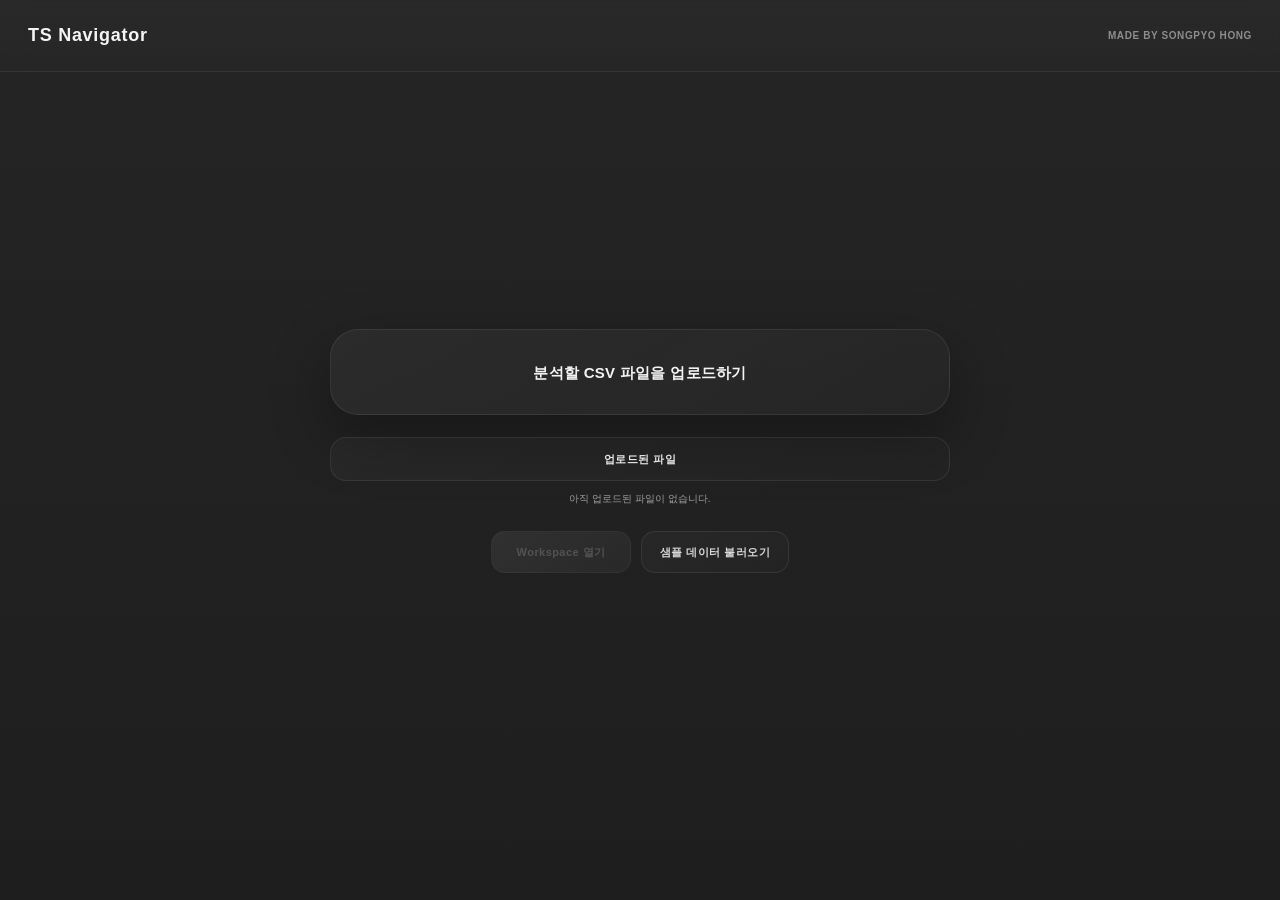
==== commit 6ece4558: "3" ====
--- a/index.html
+++ b/index.html
@@ -1,112 +1,93 @@
 <!DOCTYPE html>
 <html lang="ko">
-  <head>
-    <meta charset="UTF-8" />
-    <meta name="viewport" content="width=device-width, initial-scale=1.0" />
+<head>
+  <meta charset="UTF-8" />
+  <meta name="viewport" content="width=device-width, initial-scale=1.0" />
 
-    <title>TS Navigator</title>
+  <title>TS Navigator</title>
 
-    <link rel="stylesheet" href="./css/base.css" />
-    <link rel="stylesheet" href="./css/home.css" />
-  </head>
+  <link rel="stylesheet" href="css/base.css" />
+  <link rel="stylesheet" href="css/home.css" />
+</head>
 
-  <body>
-    <main class="home-page">
-      <div class="home-blur left"></div>
-      <div class="home-blur right"></div>
+<body>
+  <main class="home-shell">
+    <header class="home-header">
+      <div class="brand">
+        TS Navigator
+      </div>
 
-      <header class="home-header">
-        <div class="home-logo">
-          <div class="home-logo-mark">TS</div>
+      <div class="maker">
+        Made by Songpyo Hong
+      </div>
+    </header>
 
-          <div class="home-logo-text">
-            <h1>TS Navigator</h1>
-            <span>Time Series Analysis Workspace</span>
+    <section class="home-content">
+      <label class="upload-card" for="csvInput">
+        <input
+          id="csvInput"
+          type="file"
+          accept=".csv,text/csv"
+          hidden
+        />
+
+        <span id="uploadText" class="upload-title">
+          분석할 CSV 파일을 업로드하기
+        </span>
+      </label>
+
+      <div class="uploaded-file-panel">
+        <button
+          id="fileListToggle"
+          class="file-list-toggle"
+          type="button"
+        >
+          업로드된 파일
+        </button>
+
+        <div id="fileName" class="file-name">
+          아직 업로드된 파일이 없습니다.
+        </div>
+
+        <div id="filePreview" class="file-preview hidden">
+          <div class="file-preview-title">
+            File Preview
+          </div>
+
+          <div class="file-preview-body">
+            CSV 파일을 업로드하면 파일명, 행 수, 날짜 컬럼, target 컬럼, 추정 주기가 표시됩니다.
           </div>
         </div>
+      </div>
 
-        <div class="home-header-right">
-          <p class="home-made-by">Made by Songpyo Hong</p>
-        </div>
-      </header>
+      <div class="home-actions">
+        <button
+          id="startBtn"
+          class="start-btn disabled"
+          type="button"
+          disabled
+        >
+          Workspace 열기
+        </button>
 
-      <section class="home-main">
-        <div class="upload-section">
-          <div class="upload-hero">
-            <span class="upload-hero-badge">CSV 기반 시계열 자동 분석</span>
-            <h2>시계열 데이터 분석을 시작하세요</h2>
-            <p>
-              단변량 CSV 파일을 업로드하면 데이터 구조 확인, 전처리,
-              예측 모델 적용, 평가지표 확인까지 하나의 Workspace에서 진행할 수 있습니다.
-            </p>
-          </div>
+        <button
+          class="sample-btn"
+          type="button"
+          onclick="window.TSUpload?.loadSampleCSV()"
+        >
+          샘플 데이터 불러오기
+        </button>
+      </div>
+    </section>
+  </main>
 
-          <div class="upload-card" id="uploadCard">
-            <div class="upload-icon">＋</div>
+  <script src="js/state.js"></script>
 
-            <div class="upload-text">
-              <h3>분석할 CSV 파일을 업로드하기</h3>
-              <p>
-                datetime column과 target column을 자동으로 탐지하고,
-                Original Data Track을 생성합니다.
-              </p>
-            </div>
+  <script src="js/utils/dateUtils.js"></script>
+  <script src="js/utils/mathUtils.js"></script>
+  <script src="js/utils/csvUtils.js"></script>
+  <script src="js/utils/sampleData.js"></script>
 
-            <div class="upload-actions">
-              <label class="upload-primary-button">
-                CSV 파일 선택
-                <input
-                  type="file"
-                  id="csvFileInput"
-                  accept=".csv,text/csv"
-                />
-              </label>
-
-              <button
-                type="button"
-                class="upload-secondary-button"
-                id="sampleDataButton"
-              >
-                샘플 데이터로 시작
-              </button>
-            </div>
-
-            <div class="upload-file-info">
-              <p class="selected-file-name" id="selectedFileName">파일</p>
-              <div class="upload-status" id="uploadStatus"></div>
-            </div>
-          </div>
-
-          <div class="upload-footer">
-            <div class="upload-footer-item">
-              <span class="upload-footer-dot"></span>
-              단변량 CSV 지원
-            </div>
-
-            <div class="upload-footer-item">
-              <span class="upload-footer-dot"></span>
-              자동 전처리 Track 생성
-            </div>
-
-            <div class="upload-footer-item">
-              <span class="upload-footer-dot"></span>
-              예측 및 평가지표 대시보드
-            </div>
-          </div>
-        </div>
-      </section>
-    </main>
-
-    <script src="./js/state.js"></script>
-
-    <script src="./js/utils/mathUtils.js"></script>
-    <script src="./js/utils/dateUtils.js"></script>
-    <script src="./js/utils/csvUtils.js"></script>
-    <script src="./js/utils/sampleData.js"></script>
-
-    <script src="./js/analysis/dataStructure.js"></script>
-
-    <script src="./js/upload.js"></script>
-    <script src="./js/app.js"></script>
-  </body>
+  <script src="js/upload.js"></script>
+</body>
 </html>
--- a/css/base.css
+++ b/css/base.css
@@ -1,104 +1,60 @@
 /* =========================================================
    TS Navigator - base.css
-   공통 색상 / 폰트 / 버튼 / 변수 / 전역 스타일
-   ========================================================= */
-
-/* =========================================================
-   Root Variables
-   ========================================================= */
+========================================================= */
+
+/* =========================================================
+   ROOT
+========================================================= */
 
 :root {
-  /* ---------- Color ---------- */
-
-  --color-background: #0f1117;
-  --color-surface: #171a22;
-  --color-surface-2: #1d212c;
-  --color-surface-3: #242938;
-
-  --color-border: #2e3445;
-  --color-border-light: #3b4358;
-
-  --color-text: #f1f3f5;
-  --color-text-muted: #9aa4b2;
-  --color-text-soft: #6f7a8a;
-
-  --color-primary: #5b8cff;
-  --color-primary-hover: #4a7bf0;
-
-  --color-success: #22c55e;
-  --color-warning: #f59f00;
-  --color-danger: #ef4444;
-
-  --color-region: #00bcd4;
-  --color-forecast: #ff922b;
-  --color-metric: #845ef7;
-
-  --color-overlay: rgba(0, 0, 0, 0.45);
-
-  /* ---------- Typography ---------- */
+  --bg-primary: #1f1f1f;
+  --bg-secondary: #262626;
+  --bg-tertiary: #2d2d2d;
+  --bg-elevated: #323232;
+
+  --border-primary: rgba(255, 255, 255, 0.08);
+  --border-secondary: rgba(255, 255, 255, 0.12);
+
+  --text-primary: #f1f1f1;
+  --text-secondary: #cfcfcf;
+  --text-muted: #9a9a9a;
+
+  --accent-primary: #76a878;
+  --accent-secondary: #8d9cb7;
+  --danger-primary: #b86a6a;
+
+  --shadow-soft:
+    0 10px 30px rgba(0, 0, 0, 0.24);
+
+  --shadow-strong:
+    0 18px 44px rgba(0, 0, 0, 0.42);
+
+  --radius-sm: 6px;
+  --radius-md: 10px;
+  --radius-lg: 14px;
+
+  --transition-fast: 0.14s ease;
+  --transition-normal: 0.2s ease;
 
   --font-family:
-    "Pretendard",
-    "Apple SD Gothic Neo",
-    "Noto Sans KR",
+    Inter,
+    Pretendard,
+    -apple-system,
+    BlinkMacSystemFont,
+    "Segoe UI",
     sans-serif;
-
-  --font-size-xs: 11px;
-  --font-size-sm: 12px;
-  --font-size-md: 14px;
-  --font-size-lg: 16px;
-  --font-size-xl: 20px;
-
-  --font-weight-regular: 400;
-  --font-weight-medium: 500;
-  --font-weight-bold: 700;
-
-  --line-height: 1.5;
-
-  /* ---------- Radius ---------- */
-
-  --radius-xs: 6px;
-  --radius-sm: 10px;
-  --radius-md: 14px;
-  --radius-lg: 18px;
-  --radius-xl: 24px;
-  --radius-round: 999px;
-
-  /* ---------- Spacing ---------- */
-
-  --space-2xs: 4px;
-  --space-xs: 8px;
-  --space-sm: 12px;
-  --space-md: 16px;
-  --space-lg: 20px;
-  --space-xl: 28px;
-  --space-2xl: 36px;
-
-  /* ---------- Shadow ---------- */
-
-  --shadow-sm: 0 2px 8px rgba(0, 0, 0, 0.15);
-  --shadow-md: 0 8px 24px rgba(0, 0, 0, 0.2);
-  --shadow-lg: 0 18px 42px rgba(0, 0, 0, 0.28);
-
-  /* ---------- Transition ---------- */
-
-  --transition-fast: 0.15s ease;
-  --transition-normal: 0.25s ease;
-
-  /* ---------- Layout ---------- */
-
-  --header-height: 64px;
-
-  --z-popup: 2000;
-  --z-assistant: 1800;
-  --z-floating: 1500;
-}
-
-/* =========================================================
-   Reset
-   ========================================================= */
-
-*,
+}
+
+/* =========================================================
+   RESET
+========================================================= */
+
+* {
+  margin: 0;
+  padding: 0;
+  box-sizing: border-box;
+}
+
 *::before,
 *::after {
   box-sizing: border-box;
@@ -106,78 +62,58 @@
 
 html,
 body {
-  margin: 0;
-  padding: 0;
+  width: 100%;
+  height: 100%;
 }
 
 body {
-  background: var(--color-background);
-  color: var(--color-text);
+  overflow: hidden;
+  background:
+    linear-gradient(
+      180deg,
+      #252525 0%,
+      #1e1e1e 100%
+    );
+
+  color: var(--text-primary);
+
   font-family: var(--font-family);
-  font-size: var(--font-size-md);
-  line-height: var(--line-height);
-
-  overflow: hidden;
-}
-
-/* =========================================================
-   Typography
-   ========================================================= */
+  font-size: 12px;
+  line-height: 1.4;
+
+  -webkit-font-smoothing: antialiased;
+  -moz-osx-font-smoothing: grayscale;
+}
+
+/* =========================================================
+   TYPOGRAPHY
+========================================================= */
 
 h1,
 h2,
 h3,
 h4,
 h5,
-h6,
+h6 {
+  font-weight: 700;
+  color: var(--text-primary);
+}
+
 p {
-  margin: 0;
-}
-
-h1 {
-  font-size: 30px;
-  font-weight: var(--font-weight-bold);
-}
-
-h2 {
-  font-size: 22px;
-  font-weight: var(--font-weight-bold);
-}
-
-h3 {
-  font-size: 16px;
-  font-weight: var(--font-weight-bold);
+  color: var(--text-secondary);
 }
 
 small {
-  font-size: var(--font-size-sm);
-}
-
-/* =========================================================
-   Scrollbar
-   ========================================================= */
-
-::-webkit-scrollbar {
-  width: 10px;
-  height: 10px;
-}
-
-::-webkit-scrollbar-track {
-  background: transparent;
-}
-
-::-webkit-scrollbar-thumb {
-  background: #313849;
-  border-radius: var(--radius-round);
-}
-
-::-webkit-scrollbar-thumb:hover {
-  background: #424b61;
-}
-
-/* =========================================================
-   Anchor
-   ========================================================= */
+  color: var(--text-muted);
+}
+
+strong {
+  font-weight: 700;
+}
+
+/* =========================================================
+   LINKS
+========================================================= */
 
 a {
   color: inherit;
@@ -185,268 +121,79 @@
 }
 
 /* =========================================================
-   Input
-   ========================================================= */
-
-input,
-select,
-textarea,
-button {
-  font-family: inherit;
-}
-
-input,
-select,
-textarea {
-  width: 100%;
-
-  border: 1px solid var(--color-border);
-  background: var(--color-surface-2);
-  color: var(--color-text);
-
-  border-radius: var(--radius-sm);
-
-  padding: 10px 12px;
-
-  outline: none;
-
-  transition:
-    border-color var(--transition-fast),
-    background var(--transition-fast);
-}
-
-input:focus,
-select:focus,
-textarea:focus {
-  border-color: var(--color-primary);
-  background: #222838;
-}
-
-textarea {
-  resize: vertical;
-  min-height: 80px;
-}
-
-/* =========================================================
-   Button
-   ========================================================= */
+   BUTTON
+========================================================= */
 
 button {
   border: none;
   outline: none;
-
   cursor: pointer;
+
+  font-family: inherit;
 
   transition:
     background var(--transition-fast),
+    border-color var(--transition-fast),
     transform var(--transition-fast),
     opacity var(--transition-fast);
 }
 
 button:active {
-  transform: scale(0.98);
+  transform: scale(0.985);
 }
 
 button:disabled {
-  opacity: 0.5;
+  opacity: 0.45;
   cursor: not-allowed;
 }
 
 /* =========================================================
-   Common Button Style
-   ========================================================= */
-
-.primary-button,
-.secondary-button,
-.danger-button {
-  display: inline-flex;
-  align-items: center;
-  justify-content: center;
-
-  gap: 8px;
-
-  min-height: 42px;
-
-  padding: 0 16px;
-
-  border-radius: var(--radius-round);
-
-  font-size: var(--font-size-md);
-  font-weight: var(--font-weight-medium);
-}
-
-.primary-button {
-  background: var(--color-primary);
-  color: white;
-}
-
-.primary-button:hover {
-  background: var(--color-primary-hover);
-}
-
-.secondary-button {
-  background: var(--color-surface-2);
-  color: var(--color-text);
-}
-
-.secondary-button:hover {
-  background: #2b3244;
-}
-
-.danger-button {
-  background: rgba(239, 68, 68, 0.15);
-  color: #ff8d8d;
-}
-
-.danger-button:hover {
-  background: rgba(239, 68, 68, 0.24);
-}
-
-/* =========================================================
-   Workspace Header
-   ========================================================= */
-
-.workspace-header {
-  height: var(--header-height);
-
-  display: flex;
-  align-items: center;
-  justify-content: space-between;
-
-  padding: 0 20px;
-
-  border-bottom: 1px solid var(--color-border);
-
-  background: rgba(18, 20, 28, 0.92);
-
-  backdrop-filter: blur(14px);
-}
-
-.workspace-header-left,
-.workspace-header-right {
-  display: flex;
-  align-items: center;
-  gap: 12px;
-}
-
-.workspace-title {
-  display: flex;
-  flex-direction: column;
-  gap: 2px;
-}
-
-.workspace-title h1 {
-  font-size: 18px;
-}
-
-.workspace-title span {
-  color: var(--color-text-muted);
-  font-size: var(--font-size-sm);
-}
-
-.workspace-status {
-  display: inline-flex;
-  align-items: center;
-  justify-content: center;
-
-  padding: 6px 12px;
-
-  border-radius: var(--radius-round);
-
-  background: var(--color-surface-2);
-
-  font-size: var(--font-size-sm);
-  font-weight: var(--font-weight-medium);
-}
-
-.workspace-status.success {
-  background: rgba(34, 197, 94, 0.14);
-  color: #7be8a0;
-}
-
-.workspace-status.warning {
-  background: rgba(245, 159, 0, 0.14);
-  color: #ffd166;
-}
-
-.workspace-status.primary {
-  background: rgba(91, 140, 255, 0.14);
-  color: #8fb2ff;
-}
-
-/* =========================================================
-   Section Common
-   ========================================================= */
-
-.section-kicker {
-  color: var(--color-text-soft);
-
-  font-size: 10px;
-  font-weight: 700;
-  letter-spacing: 0.12em;
-
-  text-transform: uppercase;
-}
-
-.section-title {
-  margin-top: 2px;
-
-  font-size: 18px;
-  font-weight: var(--font-weight-bold);
-}
-
-/* =========================================================
-   Card
-   ========================================================= */
-
-.surface-card {
-  background: var(--color-surface);
-  border: 1px solid var(--color-border);
-
-  border-radius: var(--radius-lg);
-
-  box-shadow: var(--shadow-sm);
-}
-
-/* =========================================================
-   Status Pill
-   ========================================================= */
-
-.status-pill {
-  display: inline-flex;
-  align-items: center;
-  justify-content: center;
-
-  min-height: 28px;
-
-  padding: 0 12px;
-
-  border-radius: var(--radius-round);
-
-  background: var(--color-surface-2);
-
-  font-size: var(--font-size-sm);
-  font-weight: var(--font-weight-medium);
-}
-
-.status-pill.success {
-  background: rgba(34, 197, 94, 0.14);
-  color: #7be8a0;
-}
-
-.status-pill.warning {
-  background: rgba(245, 159, 0, 0.14);
-  color: #ffd166;
-}
-
-.status-pill.primary {
-  background: rgba(91, 140, 255, 0.14);
-  color: #8fb2ff;
-}
-
-/* =========================================================
-   Utility
-   ========================================================= */
+   INPUT
+========================================================= */
+
+input,
+textarea,
+select {
+  border: none;
+  outline: none;
+
+  font-family: inherit;
+  font-size: inherit;
+
+  background: transparent;
+  color: var(--text-primary);
+}
+
+input::placeholder,
+textarea::placeholder {
+  color: #7d7d7d;
+}
+
+/* =========================================================
+   SCROLLBAR
+========================================================= */
+
+::-webkit-scrollbar {
+  width: 8px;
+  height: 8px;
+}
+
+::-webkit-scrollbar-track {
+  background: rgba(255,255,255,0.02);
+}
+
+::-webkit-scrollbar-thumb {
+  border-radius: 999px;
+  background: rgba(255,255,255,0.12);
+}
+
+::-webkit-scrollbar-thumb:hover {
+  background: rgba(255,255,255,0.2);
+}
+
+/* =========================================================
+   COMMON LAYOUT
+========================================================= */
 
 .hidden {
   display: none !important;
@@ -456,9 +203,8 @@
   display: flex;
 }
 
-.flex-column {
-  display: flex;
-  flex-direction: column;
+.grid {
+  display: grid;
 }
 
 .center {
@@ -467,101 +213,288 @@
   justify-content: center;
 }
 
-.gap-xs {
-  gap: var(--space-xs);
-}
-
-.gap-sm {
-  gap: var(--space-sm);
-}
-
-.gap-md {
-  gap: var(--space-md);
-}
-
-.w-full {
+.grow {
+  flex: 1;
+}
+
+.full-width {
   width: 100%;
 }
 
-.h-full {
+.full-height {
   height: 100%;
 }
 
 /* =========================================================
-   Plotly Container
-   ========================================================= */
-
-.plotly-chart {
+   CARD
+========================================================= */
+
+.panel-card {
+  border: 1px solid var(--border-primary);
+  border-radius: var(--radius-md);
+
+  background:
+    linear-gradient(
+      180deg,
+      rgba(255,255,255,0.02),
+      rgba(255,255,255,0.01)
+    );
+
+  box-shadow: var(--shadow-soft);
+}
+
+/* =========================================================
+   FIELD
+========================================================= */
+
+.field-label {
+  display: block;
+
+  margin-bottom: 6px;
+
+  color: var(--text-muted);
+
+  font-size: 10px;
+  font-weight: 700;
+  letter-spacing: 0.04em;
+  text-transform: uppercase;
+}
+
+.field-input,
+.field-select,
+.field-textarea,
+.readonly-field {
   width: 100%;
-  height: 100%;
-}
-
-/* =========================================================
-   Popup Backdrop
-   ========================================================= */
-
-.popup-backdrop {
-  position: fixed;
-  inset: 0;
-
-  background: var(--color-overlay);
-
+  min-height: 34px;
+
+  padding: 0 10px;
+
+  border: 1px solid var(--border-primary);
+  border-radius: var(--radius-sm);
+
+  background: rgba(0,0,0,0.12);
+
+  color: var(--text-primary);
+
+  transition:
+    border-color var(--transition-fast),
+    background var(--transition-fast);
+}
+
+.field-input:focus,
+.field-select:focus,
+.field-textarea:focus {
+  border-color: rgba(118,168,120,0.45);
+
+  background: rgba(0,0,0,0.2);
+}
+
+.field-textarea {
+  min-height: 90px;
+
+  padding: 10px;
+
+  resize: vertical;
+}
+
+.readonly-field {
   display: flex;
   align-items: center;
+
+  color: var(--text-secondary);
+}
+
+/* =========================================================
+   COMMON BUTTONS
+========================================================= */
+
+.primary-btn,
+.secondary-btn,
+.danger-btn,
+.ghost-btn,
+.mini-btn {
+  border: 1px solid var(--border-primary);
+  border-radius: var(--radius-sm);
+
+  background: var(--bg-secondary);
+
+  color: var(--text-primary);
+}
+
+.primary-btn {
+  background: var(--accent-primary);
+  color: #ffffff;
+}
+
+.primary-btn:hover {
+  background: #88bb8a;
+}
+
+.secondary-btn:hover,
+.mini-btn:hover,
+.ghost-btn:hover {
+  background: rgba(255,255,255,0.06);
+}
+
+.danger-btn {
+  background: rgba(184,106,106,0.12);
+  color: #f2b8b8;
+}
+
+.danger-btn:hover {
+  background: rgba(184,106,106,0.2);
+}
+
+.mini-btn {
+  min-height: 28px;
+
+  padding: 0 10px;
+
+  font-size: 10px;
+}
+
+/* =========================================================
+   STATUS
+========================================================= */
+
+.status-badge {
+  display: inline-flex;
+  align-items: center;
   justify-content: center;
 
-  z-index: var(--z-popup);
-}
-
-/* =========================================================
-   Assistant Floating
-   ========================================================= */
-
-.assistant-floating-button {
-  position: fixed;
-
-  right: 28px;
-  bottom: 28px;
-
-  width: 62px;
-  height: 62px;
+  min-width: 70px;
+  height: 22px;
+
+  padding: 0 8px;
+
+  border-radius: 999px;
+
+  font-size: 9px;
+  font-weight: 700;
+  letter-spacing: 0.04em;
+  text-transform: uppercase;
+}
+
+.status-done {
+  background: rgba(118,168,120,0.18);
+  color: #bfe4c0;
+}
+
+.status-running {
+  background: rgba(141,156,183,0.18);
+  color: #cdd6e8;
+}
+
+.status-error {
+  background: rgba(184,106,106,0.18);
+  color: #f2b8b8;
+}
+
+.status-waiting {
+  background: rgba(255,255,255,0.08);
+  color: #cccccc;
+}
+
+/* =========================================================
+   EMPTY BOX
+========================================================= */
+
+.empty-box {
+  display: grid;
+  place-items: center;
+
+  min-height: 88px;
+
+  padding: 12px;
+
+  border: 1px dashed rgba(255,255,255,0.1);
+  border-radius: var(--radius-md);
+
+  color: var(--text-muted);
+
+  text-align: center;
+  line-height: 1.6;
+}
+
+/* =========================================================
+   RESULT BOX
+========================================================= */
+
+.result-box {
+  padding: 12px;
+
+  border: 1px solid var(--border-primary);
+  border-radius: var(--radius-md);
+
+  background:
+    linear-gradient(
+      180deg,
+      rgba(255,255,255,0.03),
+      rgba(255,255,255,0.01)
+    );
+
+  color: var(--text-secondary);
+
+  line-height: 1.65;
+}
+
+/* =========================================================
+   ANALYSIS TAG
+========================================================= */
+
+.analysis-tag {
+  display: inline-flex;
+  align-items: center;
+  justify-content: center;
+
+  height: 22px;
+
+  padding: 0 8px;
+
+  border-radius: 999px;
+
+  background: rgba(141,156,183,0.15);
+
+  color: #d9e0f3;
+
+  font-size: 9px;
+  font-weight: 700;
+  letter-spacing: 0.04em;
+}
+
+/* =========================================================
+   DIVIDER
+========================================================= */
+
+.divider {
+  width: 100%;
+  height: 1px;
+
+  background: var(--border-primary);
+}
+
+/* =========================================================
+   CANVAS
+========================================================= */
+
+canvas {
+  display: block;
+}
+
+/* =========================================================
+   LOADING
+========================================================= */
+
+.loading-spinner {
+  width: 18px;
+  height: 18px;
+
+  border: 2px solid rgba(255,255,255,0.1);
+  border-top-color: rgba(255,255,255,0.6);
 
   border-radius: 50%;
 
-  background: linear-gradient(
-    135deg,
-    var(--color-primary),
-    #7c4dff
-  );
-
-  color: white;
-
-  font-size: 15px;
-  font-weight: 700;
-
-  box-shadow: var(--shadow-lg);
-
-  z-index: var(--z-floating);
-}
-
-.assistant-floating-button:hover {
-  transform: translateY(-2px);
-}
-
-/* =========================================================
-   Loading
-   ========================================================= */
-
-.loading-spinner {
-  width: 22px;
-  height: 22px;
-
-  border-radius: 50%;
-
-  border: 2px solid rgba(255, 255, 255, 0.18);
-  border-top-color: white;
-
-  animation: ts-spin 0.7s linear infinite;
+  animation: ts-spin 0.8s linear infinite;
 }
 
 @keyframes ts-spin {
@@ -571,14 +504,41 @@
 }
 
 /* =========================================================
-   Fade Animation
-   ========================================================= */
+   TOOLTIP
+========================================================= */
+
+.tooltip {
+  position: fixed;
+  z-index: 9999;
+
+  max-width: 220px;
+
+  padding: 8px 10px;
+
+  border: 1px solid var(--border-secondary);
+  border-radius: var(--radius-sm);
+
+  background: rgba(28,28,28,0.96);
+
+  color: var(--text-secondary);
+
+  font-size: 10px;
+  line-height: 1.5;
+
+  pointer-events: none;
+
+  box-shadow: var(--shadow-strong);
+}
+
+/* =========================================================
+   ANIMATION
+========================================================= */
 
 .fade-in {
-  animation: ts-fade-in 0.22s ease;
-}
-
-@keyframes ts-fade-in {
+  animation: fade-in 0.18s ease;
+}
+
+@keyframes fade-in {
   from {
     opacity: 0;
     transform: translateY(4px);
@@ -590,41 +550,27 @@
   }
 }
 
-/* =========================================================
-   Responsive
-   ========================================================= */
-
-@media (max-width: 1024px) {
-  body {
-    overflow: auto;
+.scale-in {
+  animation: scale-in 0.16s ease;
+}
+
+@keyframes scale-in {
+  from {
+    opacity: 0;
+    transform: scale(0.98);
   }
 
-  .workspace-header {
-    padding: 0 14px;
+  to {
+    opacity: 1;
+    transform: scale(1);
   }
-
-  .workspace-title h1 {
-    font-size: 16px;
-  }
-}
-
-@media (max-width: 768px) {
-  .workspace-header {
-    flex-direction: column;
-    align-items: flex-start;
-
-    gap: 10px;
-
-    height: auto;
-
-    padding: 14px;
-  }
-
-  .assistant-floating-button {
-    right: 18px;
-    bottom: 18px;
-
-    width: 56px;
-    height: 56px;
-  }
+}
+
+/* =========================================================
+   SELECTION
+========================================================= */
+
+::selection {
+  background: rgba(118,168,120,0.35);
+  color: #ffffff;
 }
--- a/css/home.css
+++ b/css/home.css
@@ -1,597 +1,578 @@
 /* =========================================================
    TS Navigator - home.css
-   Home 업로드 화면
-   ========================================================= */
-
-/* =========================================================
-   Home Layout
-   ========================================================= */
-
-.home-page {
+========================================================= */
+
+/* =========================================================
+   HOME SHELL
+========================================================= */
+
+.home-shell {
   width: 100%;
   height: 100vh;
 
-  display: flex;
-  flex-direction: column;
-
-  background:
-    radial-gradient(
-      circle at top left,
-      rgba(91, 140, 255, 0.12),
-      transparent 28%
-    ),
-    radial-gradient(
-      circle at bottom right,
-      rgba(132, 94, 247, 0.1),
-      transparent 24%
-    ),
-    var(--color-background);
+  display: grid;
+  grid-template-rows: 72px 1fr;
 
   overflow: hidden;
 }
 
 /* =========================================================
-   Home Header
-   ========================================================= */
+   HEADER
+========================================================= */
 
 .home-header {
-  height: 76px;
-
   display: flex;
   align-items: center;
   justify-content: space-between;
 
-  padding: 0 34px;
-
-  border-bottom: 1px solid rgba(255, 255, 255, 0.05);
-
-  background: rgba(12, 14, 20, 0.72);
-
-  backdrop-filter: blur(16px);
-}
-
-.home-logo {
+  padding: 0 28px;
+
+  border-bottom: 1px solid rgba(255,255,255,0.06);
+
+  background:
+    linear-gradient(
+      180deg,
+      rgba(255,255,255,0.02),
+      rgba(255,255,255,0.01)
+    );
+
+  backdrop-filter: blur(12px);
+}
+
+.brand {
+  color: #f5f5f5;
+
+  font-size: 18px;
+  font-weight: 800;
+  letter-spacing: 0.04em;
+}
+
+.maker {
+  color: #8e8e8e;
+
+  font-size: 10px;
+  font-weight: 600;
+  letter-spacing: 0.06em;
+  text-transform: uppercase;
+}
+
+/* =========================================================
+   HOME CONTENT
+========================================================= */
+
+.home-content {
+  position: relative;
+
+  width: 100%;
+  height: 100%;
+
   display: flex;
+  flex-direction: column;
   align-items: center;
-  gap: 14px;
-}
-
-.home-logo-mark {
-  width: 42px;
-  height: 42px;
-
-  border-radius: 14px;
-
-  background: linear-gradient(
-    135deg,
-    var(--color-primary),
-    #7c4dff
-  );
+  justify-content: center;
+
+  padding-bottom: 70px;
+}
+
+/* =========================================================
+   UPLOAD CARD
+========================================================= */
+
+.upload-card {
+  width: min(620px, 82vw);
+  min-height: 86px;
 
   display: flex;
   align-items: center;
   justify-content: center;
 
-  font-size: 16px;
+  padding: 24px 28px;
+
+  border:
+    1px solid rgba(255,255,255,0.08);
+
+  border-radius: 28px;
+
+  background:
+    linear-gradient(
+      145deg,
+      rgba(255,255,255,0.045),
+      rgba(255,255,255,0.015)
+    );
+
+  box-shadow:
+    0 22px 60px rgba(0,0,0,0.32);
+
+  cursor: pointer;
+
+  transition:
+    transform 0.18s ease,
+    border-color 0.18s ease,
+    background 0.18s ease,
+    box-shadow 0.18s ease;
+}
+
+.upload-card:hover {
+  transform: translateY(-2px);
+
+  border-color:
+    rgba(255,255,255,0.16);
+
+  background:
+    linear-gradient(
+      145deg,
+      rgba(255,255,255,0.06),
+      rgba(255,255,255,0.02)
+    );
+
+  box-shadow:
+    0 28px 70px rgba(0,0,0,0.38);
+}
+
+.upload-card.dragover {
+  border-color:
+    rgba(118,168,120,0.55);
+
+  background:
+    linear-gradient(
+      145deg,
+      rgba(118,168,120,0.1),
+      rgba(255,255,255,0.02)
+    );
+}
+
+.upload-title {
+  color: #f3f3f3;
+
+  font-size: 15px;
+  font-weight: 700;
+  letter-spacing: 0.02em;
+}
+
+/* =========================================================
+   UPLOADED FILE PANEL
+========================================================= */
+
+.uploaded-file-panel {
+  width: min(620px, 82vw);
+
+  margin-top: 22px;
+}
+
+.file-list-toggle {
+  width: 100%;
+  height: 44px;
+
+  border:
+    1px solid rgba(255,255,255,0.08);
+
+  border-radius: 16px;
+
+  background:
+    linear-gradient(
+      145deg,
+      rgba(255,255,255,0.03),
+      rgba(255,255,255,0.01)
+    );
+
+  color: #e7e7e7;
+
+  font-size: 11px;
+  font-weight: 700;
+  letter-spacing: 0.04em;
+
+  transition:
+    background 0.16s ease,
+    border-color 0.16s ease,
+    transform 0.16s ease;
+}
+
+.file-list-toggle:hover {
+  background:
+    linear-gradient(
+      145deg,
+      rgba(255,255,255,0.05),
+      rgba(255,255,255,0.02)
+    );
+
+  border-color:
+    rgba(255,255,255,0.14);
+}
+
+.file-name {
+  margin-top: 10px;
+
+  color: #9f9f9f;
+
+  font-size: 10px;
+  text-align: center;
+  line-height: 1.6;
+}
+
+/* =========================================================
+   FILE PREVIEW
+========================================================= */
+
+.file-preview {
+  margin-top: 14px;
+
+  padding: 16px;
+
+  border:
+    1px solid rgba(255,255,255,0.07);
+
+  border-radius: 16px;
+
+  background:
+    linear-gradient(
+      180deg,
+      rgba(255,255,255,0.025),
+      rgba(255,255,255,0.012)
+    );
+
+  backdrop-filter: blur(10px);
+
+  animation: home-fade-in 0.16s ease;
+}
+
+.file-preview-title {
+  margin-bottom: 10px;
+
+  color: #f1f1f1;
+
+  font-size: 10px;
   font-weight: 800;
-
-  color: white;
-
-  box-shadow: 0 10px 24px rgba(91, 140, 255, 0.25);
-}
-
-.home-logo-text {
-  display: flex;
-  flex-direction: column;
-  gap: 2px;
-}
-
-.home-logo-text h1 {
-  font-size: 18px;
-  font-weight: 700;
-}
-
-.home-logo-text span {
-  color: var(--color-text-muted);
-  font-size: var(--font-size-sm);
-}
-
-.home-header-right {
+  letter-spacing: 0.06em;
+  text-transform: uppercase;
+}
+
+.file-preview-body {
+  color: #c2c2c2;
+
+  font-size: 10px;
+  line-height: 1.7;
+}
+
+/* =========================================================
+   HOME ACTIONS
+========================================================= */
+
+.home-actions {
   display: flex;
   align-items: center;
-  gap: 12px;
-}
-
-.home-made-by {
-  color: var(--color-text-soft);
-  font-size: var(--font-size-sm);
-}
-
-/* =========================================================
-   Home Main
-   ========================================================= */
-
-.home-main {
-  flex: 1;
+  gap: 10px;
+
+  margin-top: 24px;
+}
+
+.start-btn,
+.sample-btn {
+  min-width: 140px;
+  height: 42px;
+
+  padding: 0 18px;
+
+  border:
+    1px solid rgba(255,255,255,0.08);
+
+  border-radius: 14px;
+
+  font-size: 11px;
+  font-weight: 700;
+  letter-spacing: 0.04em;
+
+  transition:
+    background 0.16s ease,
+    border-color 0.16s ease,
+    transform 0.16s ease;
+}
+
+.start-btn {
+  background:
+    linear-gradient(
+      145deg,
+      #6d9d70,
+      #587d5a
+    );
+
+  color: #ffffff;
+
+  box-shadow:
+    0 12px 28px rgba(118,168,120,0.22);
+}
+
+.start-btn:hover:not(:disabled) {
+  background:
+    linear-gradient(
+      145deg,
+      #79ad7c,
+      #628b65
+    );
+
+  transform: translateY(-1px);
+}
+
+.start-btn.disabled,
+.start-btn:disabled {
+  background:
+    linear-gradient(
+      145deg,
+      #444,
+      #343434
+    );
+
+  color: #8f8f8f;
+
+  box-shadow: none;
+}
+
+.sample-btn {
+  background:
+    linear-gradient(
+      145deg,
+      rgba(255,255,255,0.03),
+      rgba(255,255,255,0.015)
+    );
+
+  color: #d8d8d8;
+}
+
+.sample-btn:hover {
+  background:
+    linear-gradient(
+      145deg,
+      rgba(255,255,255,0.05),
+      rgba(255,255,255,0.02)
+    );
+
+  border-color:
+    rgba(255,255,255,0.14);
+
+  transform: translateY(-1px);
+}
+
+/* =========================================================
+   FILE SUMMARY
+========================================================= */
+
+.file-summary-grid {
+  display: grid;
+  grid-template-columns: repeat(2, minmax(0, 1fr));
+  gap: 10px;
+
+  margin-top: 12px;
+}
+
+.file-summary-card {
+  padding: 12px;
+
+  border:
+    1px solid rgba(255,255,255,0.06);
+
+  border-radius: 12px;
+
+  background:
+    rgba(0,0,0,0.12);
+}
+
+.file-summary-label {
+  margin-bottom: 6px;
+
+  color: #8f8f8f;
+
+  font-size: 9px;
+  font-weight: 700;
+  letter-spacing: 0.05em;
+  text-transform: uppercase;
+}
+
+.file-summary-value {
+  color: #f1f1f1;
+
+  font-size: 11px;
+  font-weight: 600;
+
+  word-break: break-word;
+}
+
+/* =========================================================
+   FILE TABLE PREVIEW
+========================================================= */
+
+.preview-table-wrapper {
+  width: 100%;
+
+  overflow-x: auto;
+
+  margin-top: 14px;
+
+  border-radius: 12px;
+}
+
+.preview-table {
+  width: 100%;
+
+  border-collapse: collapse;
+
+  overflow: hidden;
+}
+
+.preview-table thead {
+  background:
+    rgba(255,255,255,0.04);
+}
+
+.preview-table th,
+.preview-table td {
+  padding: 8px 10px;
+
+  border-bottom:
+    1px solid rgba(255,255,255,0.05);
+
+  text-align: left;
+
+  font-size: 10px;
+  white-space: nowrap;
+}
+
+.preview-table th {
+  color: #d9d9d9;
+
+  font-weight: 700;
+}
+
+.preview-table td {
+  color: #bdbdbd;
+}
+
+.preview-table tbody tr:hover {
+  background:
+    rgba(255,255,255,0.02);
+}
+
+/* =========================================================
+   DROP HINT
+========================================================= */
+
+.drop-hint {
+  margin-top: 12px;
+
+  color: #808080;
+
+  font-size: 9px;
+  line-height: 1.6;
+  text-align: center;
+}
+
+/* =========================================================
+   LOADING OVERLAY
+========================================================= */
+
+.home-loading-overlay {
+  position: absolute;
+  inset: 0;
 
   display: flex;
   align-items: center;
   justify-content: center;
 
-  padding: 40px;
-}
-
-/* =========================================================
-   Upload Section
-   ========================================================= */
-
-.upload-section {
-  width: 100%;
-  max-width: 760px;
-
-  display: flex;
-  flex-direction: column;
-  align-items: center;
-
-  gap: 28px;
-}
-
-/* =========================================================
-   Upload Hero
-   ========================================================= */
-
-.upload-hero {
-  display: flex;
-  flex-direction: column;
-  align-items: center;
-
-  gap: 14px;
+  background:
+    rgba(20,20,20,0.7);
+
+  backdrop-filter: blur(8px);
+
+  z-index: 20;
+}
+
+.home-loading-box {
+  min-width: 220px;
+
+  padding: 22px;
+
+  border:
+    1px solid rgba(255,255,255,0.08);
+
+  border-radius: 18px;
+
+  background:
+    linear-gradient(
+      180deg,
+      rgba(255,255,255,0.04),
+      rgba(255,255,255,0.02)
+    );
+
+  box-shadow:
+    0 18px 54px rgba(0,0,0,0.35);
 
   text-align: center;
 }
 
-.upload-hero-badge {
-  display: inline-flex;
-  align-items: center;
-  justify-content: center;
-
-  min-height: 34px;
-
-  padding: 0 16px;
-
-  border-radius: var(--radius-round);
-
-  background: rgba(91, 140, 255, 0.14);
-
-  color: #a9c0ff;
-
-  font-size: var(--font-size-sm);
-  font-weight: 600;
-}
-
-.upload-hero h2 {
-  font-size: 38px;
-  font-weight: 800;
-
-  line-height: 1.2;
-}
-
-.upload-hero p {
-  max-width: 620px;
-
-  color: var(--color-text-muted);
-
-  font-size: 15px;
-  line-height: 1.7;
-}
-
-/* =========================================================
-   Upload Card
-   ========================================================= */
-
-.upload-card {
-  position: relative;
-
-  width: 100%;
-
-  padding: 48px 42px;
-
-  border-radius: 34px;
-
-  background:
-    linear-gradient(
-      180deg,
-      rgba(28, 31, 41, 0.96),
-      rgba(20, 23, 31, 0.96)
-    );
-
-  border: 1px solid rgba(255, 255, 255, 0.06);
-
-  box-shadow:
-    0 20px 60px rgba(0, 0, 0, 0.34),
-    inset 0 1px 0 rgba(255, 255, 255, 0.04);
-
-  display: flex;
-  flex-direction: column;
-  align-items: center;
-
-  gap: 28px;
-
-  transition:
-    transform var(--transition-normal),
-    border-color var(--transition-normal),
-    box-shadow var(--transition-normal);
-}
-
-.upload-card:hover {
-  transform: translateY(-2px);
-
-  border-color: rgba(91, 140, 255, 0.28);
-
-  box-shadow:
-    0 24px 70px rgba(0, 0, 0, 0.38),
-    0 0 0 1px rgba(91, 140, 255, 0.08);
-}
-
-.upload-card.drag-over {
-  border-color: rgba(91, 140, 255, 0.48);
-
-  background:
-    linear-gradient(
-      180deg,
-      rgba(35, 42, 62, 0.98),
-      rgba(21, 25, 35, 0.98)
-    );
-
-  transform: scale(1.01);
-}
-
-/* =========================================================
-   Upload Icon
-   ========================================================= */
-
-.upload-icon {
-  width: 88px;
-  height: 88px;
-
-  border-radius: 28px;
-
-  background:
-    linear-gradient(
-      135deg,
-      rgba(91, 140, 255, 0.18),
-      rgba(124, 77, 255, 0.2)
-    );
-
-  border: 1px solid rgba(255, 255, 255, 0.08);
-
-  display: flex;
-  align-items: center;
-  justify-content: center;
-
-  color: white;
-
-  font-size: 34px;
-
-  box-shadow:
-    inset 0 1px 0 rgba(255, 255, 255, 0.08),
-    0 14px 32px rgba(91, 140, 255, 0.16);
-}
-
-/* =========================================================
-   Upload Text
-   ========================================================= */
-
-.upload-text {
-  display: flex;
-  flex-direction: column;
-  align-items: center;
-
-  gap: 10px;
-
-  text-align: center;
-}
-
-.upload-text h3 {
-  font-size: 24px;
-  font-weight: 700;
-}
-
-.upload-text p {
-  max-width: 520px;
-
-  color: var(--color-text-muted);
-
-  line-height: 1.7;
-}
-
-/* =========================================================
-   Upload Actions
-   ========================================================= */
-
-.upload-actions {
-  width: 100%;
-
-  display: flex;
-  align-items: center;
-  justify-content: center;
-
-  gap: 14px;
-
-  flex-wrap: wrap;
-}
-
-.upload-primary-button {
-  position: relative;
-
-  min-width: 260px;
-  min-height: 58px;
-
-  border-radius: var(--radius-round);
-
-  background: linear-gradient(
-    135deg,
-    var(--color-primary),
-    #7c4dff
-  );
-
-  color: white;
-
-  font-size: 15px;
-  font-weight: 700;
-
-  padding: 0 28px;
-
-  box-shadow:
-    0 12px 28px rgba(91, 140, 255, 0.24);
-
-  overflow: hidden;
-}
-
-.upload-primary-button:hover {
-  transform: translateY(-2px);
-
-  box-shadow:
-    0 18px 36px rgba(91, 140, 255, 0.3);
-}
-
-.upload-primary-button input[type="file"] {
-  position: absolute;
-  inset: 0;
-
-  opacity: 0;
-
-  cursor: pointer;
-}
-
-.upload-secondary-button {
-  min-width: 160px;
-  min-height: 58px;
-
-  border-radius: var(--radius-round);
-
-  background: rgba(255, 255, 255, 0.05);
-
-  border: 1px solid rgba(255, 255, 255, 0.08);
-
-  color: var(--color-text);
-
-  font-size: 14px;
-  font-weight: 600;
-
-  padding: 0 22px;
-}
-
-.upload-secondary-button:hover {
-  background: rgba(255, 255, 255, 0.08);
-}
-
-/* =========================================================
-   Upload File Info
-   ========================================================= */
-
-.upload-file-info {
-  width: 100%;
-
-  display: flex;
-  flex-direction: column;
-
-  gap: 10px;
-}
-
-.selected-file-name {
-  color: var(--color-text-muted);
-
-  font-size: 13px;
-  text-align: center;
-}
-
-.upload-status {
-  width: 100%;
-
-  min-height: 48px;
-
-  border-radius: 16px;
-
-  display: flex;
-  align-items: center;
-  justify-content: center;
-
-  padding: 0 18px;
-
-  background: rgba(255, 255, 255, 0.03);
-
-  color: var(--color-text-soft);
-
-  font-size: 13px;
-  font-weight: 500;
-
-  transition:
-    background var(--transition-fast),
-    color var(--transition-fast);
-}
-
-.upload-status.loading {
-  background: rgba(91, 140, 255, 0.12);
-  color: #a9c0ff;
-}
-
-.upload-status.success {
-  background: rgba(34, 197, 94, 0.12);
-  color: #7be8a0;
-}
-
-.upload-status.error {
-  background: rgba(239, 68, 68, 0.12);
-  color: #ff9d9d;
-}
-
-/* =========================================================
-   Upload Footer
-   ========================================================= */
-
-.upload-footer {
-  display: flex;
-  align-items: center;
-  justify-content: center;
-
-  gap: 12px;
-
-  flex-wrap: wrap;
-
-  color: var(--color-text-soft);
-
-  font-size: 12px;
-}
-
-.upload-footer-item {
-  display: flex;
-  align-items: center;
-  gap: 8px;
-}
-
-.upload-footer-dot {
-  width: 5px;
-  height: 5px;
-
-  border-radius: 50%;
-
-  background: var(--color-text-soft);
-}
-
-/* =========================================================
-   Floating Background Blur
-   ========================================================= */
-
-.home-blur {
-  position: absolute;
-
-  border-radius: 50%;
-
-  filter: blur(90px);
-
-  pointer-events: none;
-}
-
-.home-blur.left {
-  top: -120px;
-  left: -120px;
-
-  width: 360px;
-  height: 360px;
-
-  background: rgba(91, 140, 255, 0.12);
-}
-
-.home-blur.right {
-  right: -120px;
-  bottom: -120px;
-
-  width: 320px;
-  height: 320px;
-
-  background: rgba(132, 94, 247, 0.1);
-}
-
-/* =========================================================
-   Responsive
-   ========================================================= */
-
-@media (max-width: 1024px) {
-  .upload-hero h2 {
-    font-size: 32px;
+.home-loading-text {
+  margin-top: 14px;
+
+  color: #d7d7d7;
+
+  font-size: 11px;
+  line-height: 1.6;
+}
+
+/* =========================================================
+   ANIMATION
+========================================================= */
+
+@keyframes home-fade-in {
+  from {
+    opacity: 0;
+    transform: translateY(6px);
+  }
+
+  to {
+    opacity: 1;
+    transform: translateY(0);
+  }
+}
+
+/* =========================================================
+   RESPONSIVE
+========================================================= */
+
+@media (max-width: 760px) {
+  .home-header {
+    padding: 0 16px;
+  }
+
+  .brand {
+    font-size: 15px;
+  }
+
+  .maker {
+    display: none;
   }
 
   .upload-card {
-    padding: 42px 28px;
-  }
-}
-
-@media (max-width: 768px) {
-  .home-header {
-    padding: 0 18px;
-  }
-
-  .home-main {
-    padding: 22px;
-  }
-
-  .upload-section {
-    gap: 22px;
-  }
-
-  .upload-hero h2 {
-    font-size: 28px;
-  }
-
-  .upload-card {
-    border-radius: 28px;
-
-    padding: 36px 22px;
-  }
-
-  .upload-actions {
+    width: min(92vw, 620px);
+
+    min-height: 78px;
+
+    border-radius: 22px;
+  }
+
+  .uploaded-file-panel {
+    width: min(92vw, 620px);
+  }
+
+  .home-actions {
+    width: min(92vw, 620px);
+
     flex-direction: column;
   }
 
-  .upload-primary-button,
-  .upload-secondary-button {
+  .start-btn,
+  .sample-btn {
     width: 100%;
   }
 
-  .upload-icon {
-    width: 74px;
-    height: 74px;
-
-    font-size: 28px;
-  }
-}
-
-@media (max-width: 520px) {
-  .home-header {
-    height: auto;
-
-    padding: 16px;
-
-    flex-direction: column;
-    align-items: flex-start;
-
-    gap: 12px;
-  }
-
-  .upload-hero h2 {
-    font-size: 24px;
-  }
-
-  .upload-text h3 {
-    font-size: 20px;
-  }
-
-  .upload-text p {
-    font-size: 14px;
-  }
-
-  .upload-card {
-    padding: 28px 18px;
+  .file-summary-grid {
+    grid-template-columns: 1fr;
   }
 }
